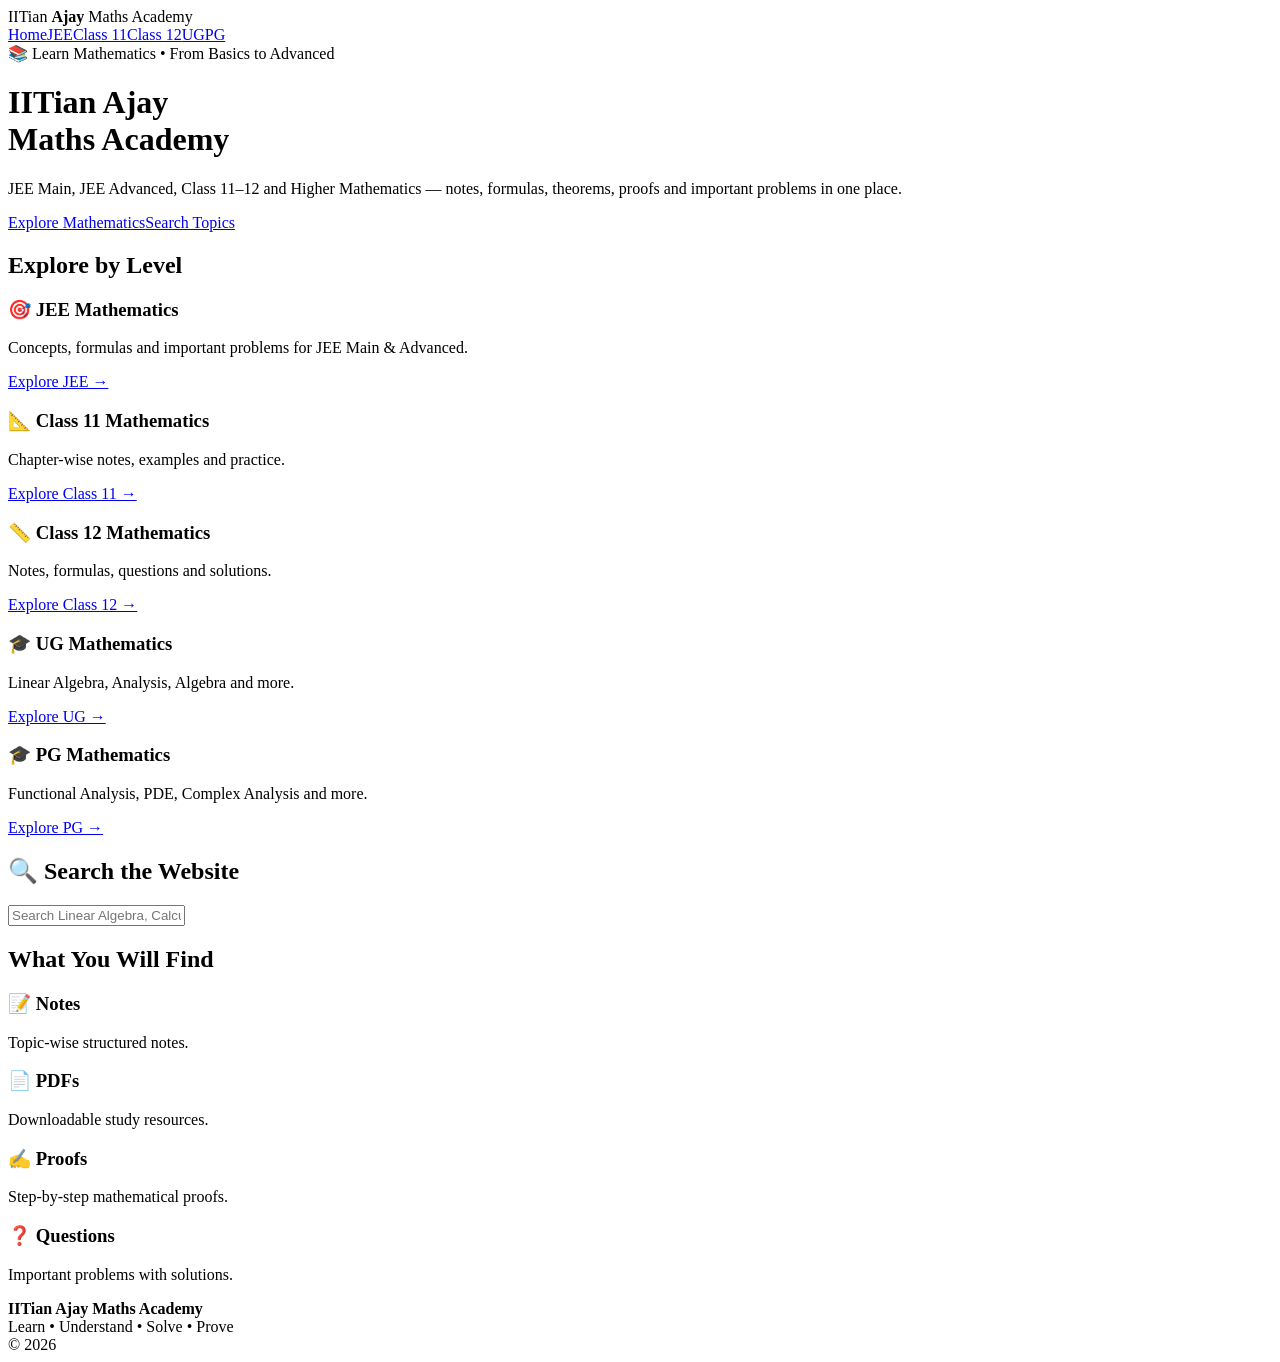
==== index.html @ 46ee80b2 "Add files via upload" ====
<!doctype html><html><head><meta charset="utf-8"><meta name="viewport" content="width=device-width,initial-scale=1"><title>IITian Ajay Maths Academy</title><link rel="stylesheet" href="assets/style.css"></head><body>
<nav><div class="logo">IITian <b>Ajay</b> Maths Academy</div><div>
<a href="index.html">Home</a><a href="jee.html">JEE</a><a href="class11.html">Class 11</a><a href="class12.html">Class 12</a><a href="ug.html">UG</a><a href="pg.html">PG</a></div></nav>
<header class="hero"><div>📚 Learn Mathematics • From Basics to Advanced</div><h1>IITian Ajay<br>Maths Academy</h1><p>JEE Main, JEE Advanced, Class 11–12 and Higher Mathematics — notes, formulas, theorems, proofs and important problems in one place.</p><a class="btn" href="#levels">Explore Mathematics</a><a class="btn alt" href="#search">Search Topics</a></header>
<section id="levels"><h2 class="title">Explore by Level</h2><div class="grid">
<div class="card"><h3>🎯 JEE Mathematics</h3><p>Concepts, formulas and important problems for JEE Main & Advanced.</p><a href="jee.html">Explore JEE →</a></div>
<div class="card"><h3>📐 Class 11 Mathematics</h3><p>Chapter-wise notes, examples and practice.</p><a href="class11.html">Explore Class 11 →</a></div>
<div class="card"><h3>📏 Class 12 Mathematics</h3><p>Notes, formulas, questions and solutions.</p><a href="class12.html">Explore Class 12 →</a></div>
<div class="card"><h3>🎓 UG Mathematics</h3><p>Linear Algebra, Analysis, Algebra and more.</p><a href="ug.html">Explore UG →</a></div>
<div class="card"><h3>🎓 PG Mathematics</h3><p>Functional Analysis, PDE, Complex Analysis and more.</p><a href="pg.html">Explore PG →</a></div>
</div></section>
<section id="search"><h2 class="title">🔍 Search the Website</h2><input class="searchbox" id="searchInput" placeholder="Search Linear Algebra, Calculus, PDE..."><div id="results" class="grid"></div></section>
<section><h2 class="title">What You Will Find</h2><div class="grid"><div class="card"><h3>📝 Notes</h3><p>Topic-wise structured notes.</p></div><div class="card"><h3>📄 PDFs</h3><p>Downloadable study resources.</p></div><div class="card"><h3>✍️ Proofs</h3><p>Step-by-step mathematical proofs.</p></div><div class="card"><h3>❓ Questions</h3><p>Important problems with solutions.</p></div></div></section>
<footer><b>IITian Ajay Maths Academy</b><br>Learn • Understand • Solve • Prove<br>© 2026</footer>
<script>
const pages=[['JEE Mathematics','jee.html'],['Class 11 Mathematics','class11.html'],['Class 12 Mathematics','class12.html'],['UG Mathematics','ug.html'],['PG Mathematics','pg.html'],['Linear Algebra','ug.html#linear-algebra'],['Functional Analysis','pg.html#functional-analysis'],['Complex Analysis','pg.html#complex-analysis'],['PDE','pg.html#pde'],['Calculus','jee.html#calculus']];
const input=document.getElementById('searchInput'),out=document.getElementById('results');
input.addEventListener('input',()=>{let q=input.value.toLowerCase().trim();out.innerHTML=q?pages.filter(x=>x[0].toLowerCase().includes(q)).map(x=>`<div class="card"><a href="${x[1]}">${x[0]} →</a></div>`).join(''):'';
if(q&&!out.innerHTML)out.innerHTML='<div class="card">No result yet. More content will be added soon.</div>';})
</script></body></html>
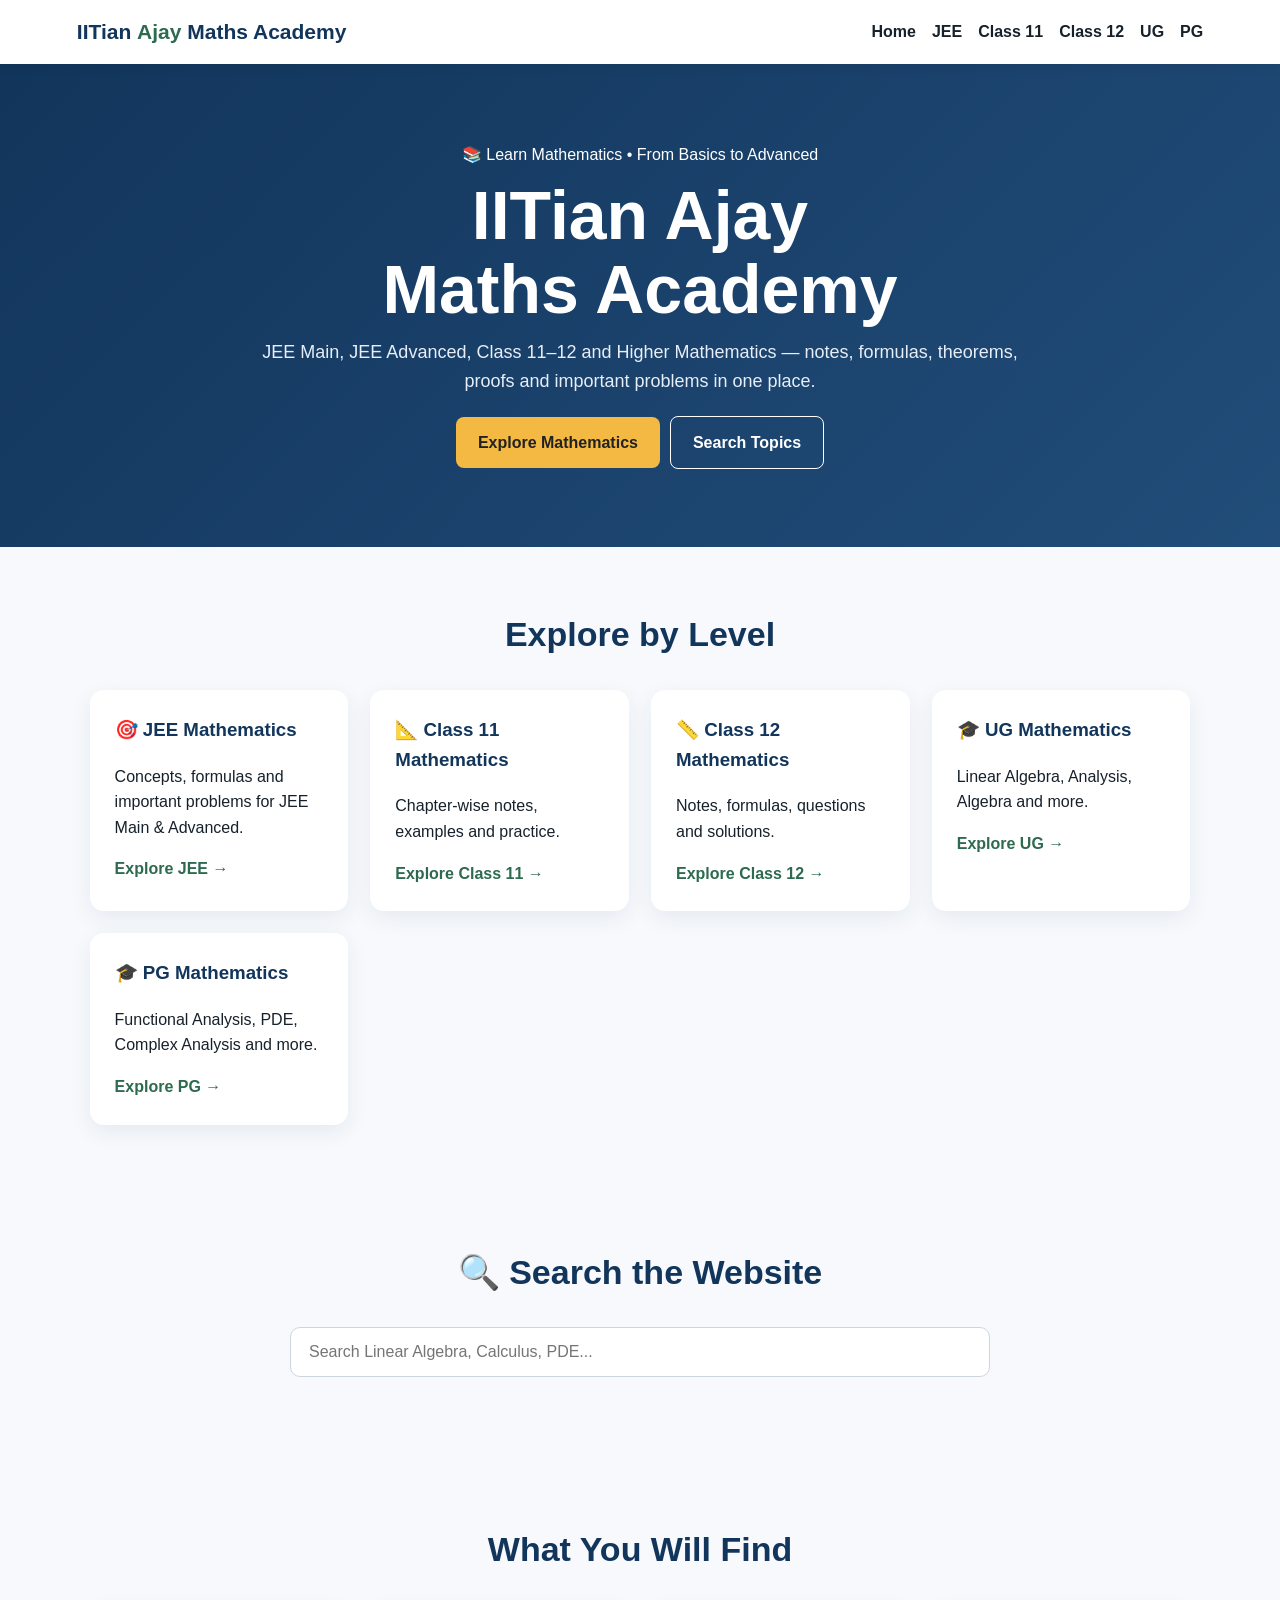
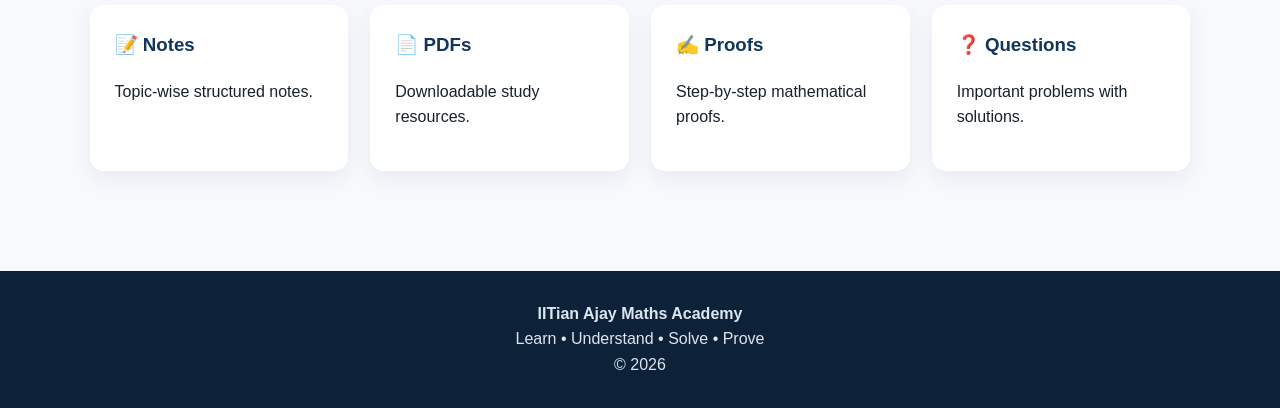
==== commit 9b7c37e1: "Update index.html" ====
--- a/index.html
+++ b/index.html
@@ -1,4 +1,4 @@
-<!doctype html><html><head><meta charset="utf-8"><meta name="viewport" content="width=device-width,initial-scale=1"><title>IITian Ajay Maths Academy</title><link rel="stylesheet" href="assets/style.css"></head><body>
+<!doctype html><html><head><meta charset="utf-8"><meta name="viewport" content="width=device-width,initial-scale=1"><title>IITian Ajay Maths Academy</title><link rel="stylesheet" href="style.css"></head><body>
 <nav><div class="logo">IITian <b>Ajay</b> Maths Academy</div><div>
 <a href="index.html">Home</a><a href="jee.html">JEE</a><a href="class11.html">Class 11</a><a href="class12.html">Class 12</a><a href="ug.html">UG</a><a href="pg.html">PG</a></div></nav>
 <header class="hero"><div>📚 Learn Mathematics • From Basics to Advanced</div><h1>IITian Ajay<br>Maths Academy</h1><p>JEE Main, JEE Advanced, Class 11–12 and Higher Mathematics — notes, formulas, theorems, proofs and important problems in one place.</p><a class="btn" href="#levels">Explore Mathematics</a><a class="btn alt" href="#search">Search Topics</a></header>
@@ -17,4 +17,4 @@
 const input=document.getElementById('searchInput'),out=document.getElementById('results');
 input.addEventListener('input',()=>{let q=input.value.toLowerCase().trim();out.innerHTML=q?pages.filter(x=>x[0].toLowerCase().includes(q)).map(x=>`<div class="card"><a href="${x[1]}">${x[0]} →</a></div>`).join(''):'';
 if(q&&!out.innerHTML)out.innerHTML='<div class="card">No result yet. More content will be added soon.</div>';})
-</script></body></html>+</script></body></html>
--- a/style.css
+++ b/style.css
@@ -0,0 +1,21 @@
+
+:root{--primary:#12355b;--secondary:#2d6a4f;--accent:#f4b942;--bg:#f7f9fc;--text:#17212b}
+*{box-sizing:border-box}html{scroll-behavior:smooth}
+body{margin:0;font-family:Arial,Helvetica,sans-serif;background:var(--bg);color:var(--text);line-height:1.6}
+nav{background:#fff;box-shadow:0 2px 12px #00000012;padding:15px 6%;display:flex;align-items:center;justify-content:space-between;gap:20px;position:sticky;top:0;z-index:20}
+.logo{font-weight:800;font-size:21px;color:var(--primary)}.logo b{color:var(--secondary)}
+nav a{color:var(--text);text-decoration:none;font-weight:600;margin-left:16px}
+.hero{background:linear-gradient(135deg,#12355b,#214d7a);color:#fff;padding:78px 7%;text-align:center}
+.hero h1{font-size:clamp(38px,7vw,68px);line-height:1.08;margin:12px 0}.hero p{max-width:760px;margin:0 auto;font-size:18px;color:#e7eef7}
+.btn{display:inline-block;background:var(--accent);color:#222;padding:13px 22px;border-radius:8px;text-decoration:none;font-weight:700;margin:20px 5px 0}
+.btn.alt{background:transparent;color:#fff;border:1px solid #fff}
+section{padding:60px 7%;max-width:1400px;margin:auto}.title{text-align:center;color:var(--primary);font-size:34px;margin-top:0}
+.grid{display:grid;grid-template-columns:repeat(auto-fit,minmax(230px,1fr));gap:22px}
+.card{background:#fff;border-radius:14px;padding:25px;box-shadow:0 7px 22px #12355b13}.card h3{color:var(--primary);margin-top:0}.card a{color:var(--secondary);font-weight:bold;text-decoration:none}
+.searchbox{width:min(700px,100%);display:block;margin:25px auto;padding:15px 18px;border:1px solid #ccd6e0;border-radius:10px;font-size:16px}
+.subject-list{display:grid;grid-template-columns:repeat(auto-fit,minmax(180px,1fr));gap:15px}.subject{background:#fff;padding:20px;border-radius:10px;text-decoration:none;color:var(--text);font-weight:700;box-shadow:0 4px 12px #0000000b}
+.subject:hover,.card:hover{transform:translateY(-3px);transition:.2s}
+.article{max-width:900px;margin:auto;background:#fff;padding:35px;border-radius:14px;box-shadow:0 7px 22px #12355b13}.breadcrumb{color:#65727d;font-size:14px}
+footer{background:#0d2238;color:#dce6ef;text-align:center;padding:30px;margin-top:40px}
+.notice{background:#fff4cc;border-left:4px solid var(--accent);padding:16px;border-radius:8px;max-width:900px;margin:25px auto}
+@media(max-width:700px){nav{padding:14px 5%;flex-wrap:wrap}nav a{margin-left:9px;font-size:14px}.hero{padding:65px 6%}section{padding:45px 6%}.article{padding:22px}}
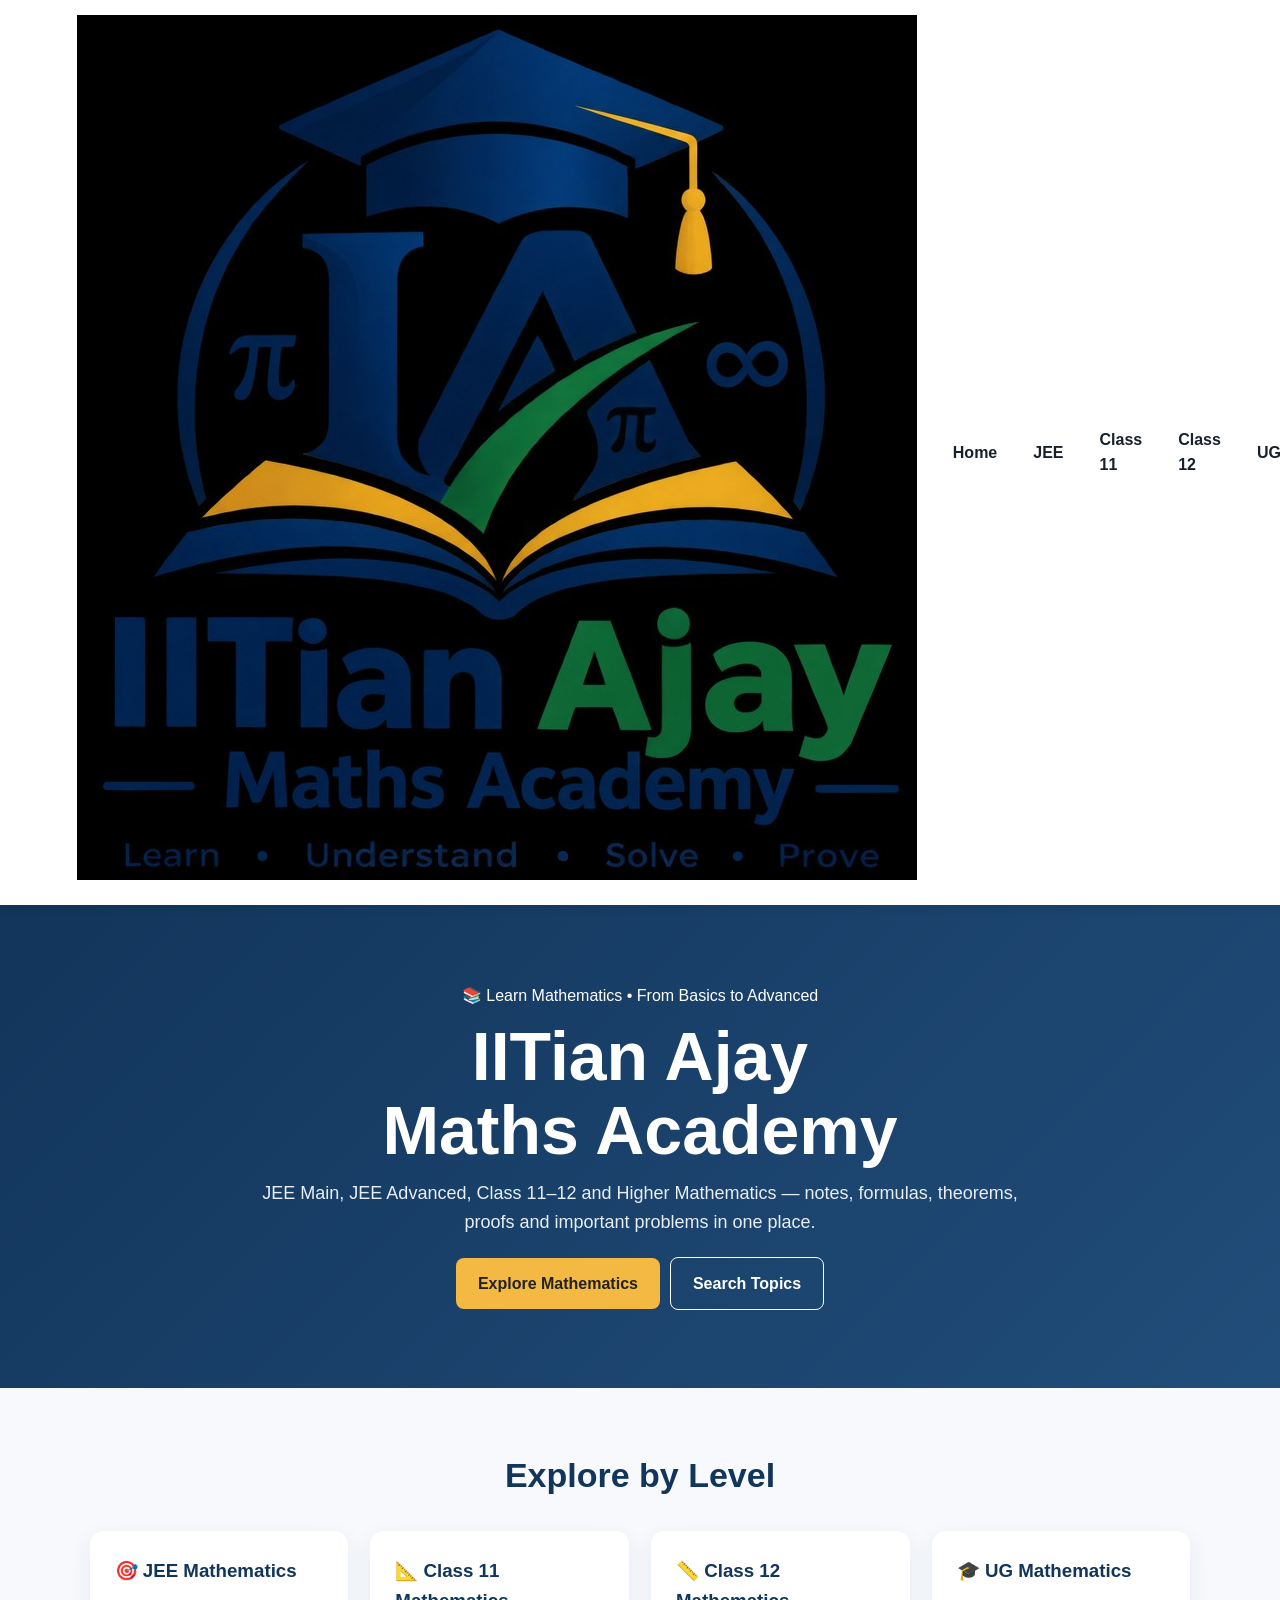
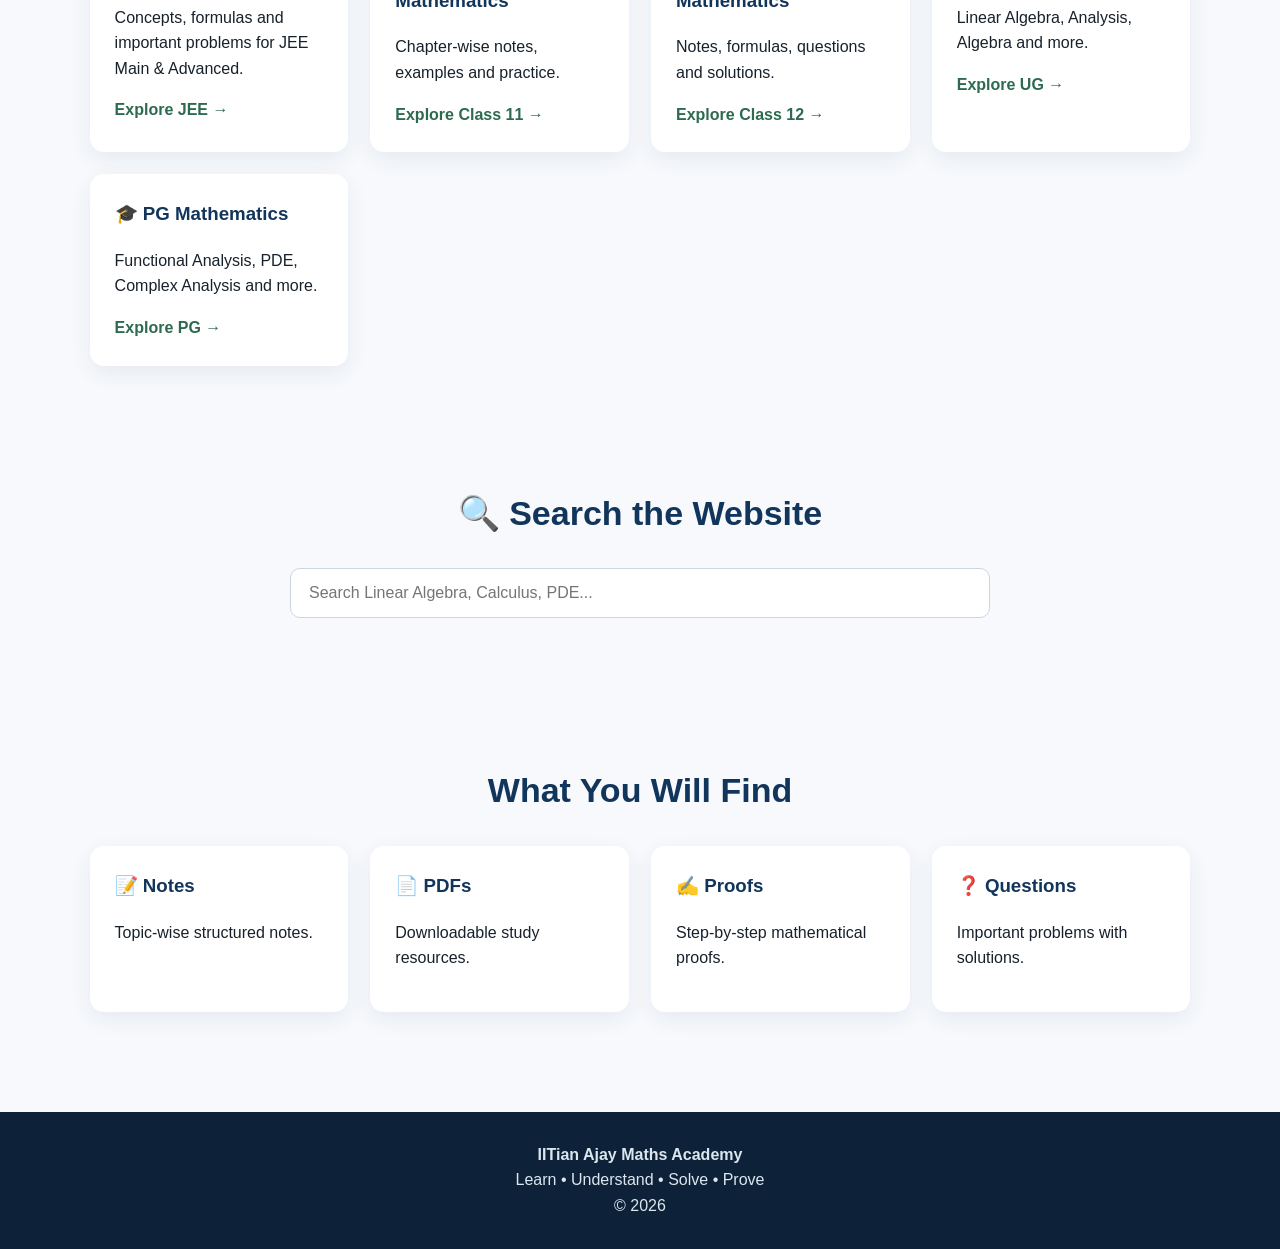
==== commit 9d15f340: "Update index.html" ====
--- a/index.html
+++ b/index.html
@@ -1,5 +1,7 @@
 <!doctype html><html><head><meta charset="utf-8"><meta name="viewport" content="width=device-width,initial-scale=1"><title>IITian Ajay Maths Academy</title><link rel="stylesheet" href="style.css"></head><body>
-<nav><div class="logo">IITian <b>Ajay</b> Maths Academy</div><div>
+<nav><div class="logo">
+  <img src="logo.png" alt="IITian Ajay Maths Academy">
+</div>
 <a href="index.html">Home</a><a href="jee.html">JEE</a><a href="class11.html">Class 11</a><a href="class12.html">Class 12</a><a href="ug.html">UG</a><a href="pg.html">PG</a></div></nav>
 <header class="hero"><div>📚 Learn Mathematics • From Basics to Advanced</div><h1>IITian Ajay<br>Maths Academy</h1><p>JEE Main, JEE Advanced, Class 11–12 and Higher Mathematics — notes, formulas, theorems, proofs and important problems in one place.</p><a class="btn" href="#levels">Explore Mathematics</a><a class="btn alt" href="#search">Search Topics</a></header>
 <section id="levels"><h2 class="title">Explore by Level</h2><div class="grid">
--- a/style.css
+++ b/style.css
@@ -19,3 +19,333 @@
 footer{background:#0d2238;color:#dce6ef;text-align:center;padding:30px;margin-top:40px}
 .notice{background:#fff4cc;border-left:4px solid var(--accent);padding:16px;border-radius:8px;max-width:900px;margin:25px auto}
 @media(max-width:700px){nav{padding:14px 5%;flex-wrap:wrap}nav a{margin-left:9px;font-size:14px}.hero{padding:65px 6%}section{padding:45px 6%}.article{padding:22px}}
+/* ================================
+   PROFESSIONAL TOPIC / ARTICLE PAGE
+   ================================ */
+
+/* Algebra Hero */
+
+.topic-hero{
+  background:linear-gradient(135deg,#12355b,#214d7a);
+  color:#fff;
+  padding:55px 7%;
+}
+
+.hero-content{
+  max-width:1200px;
+  margin:auto;
+}
+
+.topic-tag{
+  display:inline-block;
+  background:#2d6a4f;
+  padding:7px 15px;
+  border-radius:20px;
+  font-size:14px;
+  font-weight:bold;
+}
+
+.topic-hero h1{
+  font-size:clamp(45px,7vw,70px);
+  margin:15px 0;
+}
+
+.topic-hero p{
+  max-width:650px;
+  font-size:18px;
+  color:#e7eef7;
+}
+
+
+/* Breadcrumb */
+
+.topic-breadcrumb{
+  max-width:1400px;
+  margin:0 auto;
+  padding:20px 7%;
+  font-size:14px;
+  color:#65727d;
+}
+
+.topic-breadcrumb a{
+  text-decoration:none;
+  color:#214d7a;
+  font-weight:bold;
+}
+
+.topic-breadcrumb span{
+  margin:0 6px;
+}
+
+
+/* Main Layout */
+
+.study-layout{
+  max-width:1400px;
+  margin:auto;
+  padding:20px 7% 70px;
+  display:grid;
+  grid-template-columns:230px 1fr;
+  gap:25px;
+  align-items:start;
+}
+
+
+/* Sidebar */
+
+.topics-sidebar{
+  background:#fff;
+  border-radius:14px;
+  padding:15px;
+  box-shadow:0 5px 18px #12355b18;
+  position:sticky;
+  top:90px;
+}
+
+.topics-sidebar h3{
+  color:#12355b;
+  margin:5px 8px 15px;
+}
+
+.topics-sidebar a{
+  display:block;
+  padding:12px;
+  text-decoration:none;
+  color:#17212b;
+  border-radius:8px;
+  font-size:14px;
+  margin-bottom:4px;
+}
+
+.topics-sidebar a:hover{
+  background:#edf3f8;
+}
+
+.topics-sidebar .active-topic{
+  background:#12355b;
+  color:#fff;
+}
+
+
+/* Study Content */
+
+.study-content{
+  min-width:0;
+}
+
+
+/* Chapter Introduction */
+
+.chapter-intro{
+  background:linear-gradient(135deg,#ffffff,#eaf3fa);
+  padding:25px;
+  border-radius:14px;
+  display:flex;
+  gap:18px;
+  align-items:center;
+  box-shadow:0 5px 18px #12355b12;
+  margin-bottom:15px;
+}
+
+.chapter-icon{
+  font-size:38px;
+}
+
+.chapter-intro h2{
+  margin:0 0 5px;
+  color:#12355b;
+}
+
+.chapter-intro p{
+  margin:0;
+  color:#4d5b68;
+}
+
+
+/* Resource Navigation */
+
+.resource-tabs{
+  display:grid;
+  grid-template-columns:repeat(5,1fr);
+  gap:10px;
+  margin-bottom:25px;
+}
+
+.resource-tabs a{
+  background:#fff;
+  padding:13px 8px;
+  text-align:center;
+  border-radius:10px;
+  text-decoration:none;
+  color:#12355b;
+  font-weight:bold;
+  font-size:13px;
+  box-shadow:0 4px 12px #12355b10;
+}
+
+.resource-tabs a:hover{
+  background:#12355b;
+  color:#fff;
+}
+
+
+/* Main Content Boxes */
+
+.content-box{
+  background:#fff;
+  padding:25px;
+  border-radius:14px;
+  margin-bottom:20px;
+  box-shadow:0 5px 18px #12355b12;
+}
+
+.section-heading{
+  display:flex;
+  justify-content:space-between;
+  align-items:center;
+  gap:15px;
+  margin-bottom:20px;
+}
+
+.section-heading h2{
+  color:#12355b;
+  margin:0;
+}
+
+.section-heading p{
+  margin:5px 0 0;
+  color:#65727d;
+  font-size:14px;
+}
+
+
+/* Buttons */
+
+.content-box button{
+  border:1px solid #ccd6e0;
+  background:#f7f9fc;
+  color:#12355b;
+  padding:9px 14px;
+  border-radius:8px;
+  font-weight:bold;
+  cursor:pointer;
+}
+
+.content-box button:hover{
+  background:#12355b;
+  color:#fff;
+}
+
+
+/* Notes */
+
+.resource-list{
+  display:flex;
+  flex-direction:column;
+  gap:10px;
+}
+
+.resource-item{
+  display:flex;
+  justify-content:space-between;
+  align-items:center;
+  background:#f7f9fc;
+  padding:15px;
+  border-radius:10px;
+  gap:15px;
+}
+
+
+/* Accordion */
+
+.accordion-item{
+  background:#edf3f8;
+  padding:14px 16px;
+  border-radius:9px;
+  margin-top:8px;
+  display:flex;
+  justify-content:space-between;
+  align-items:center;
+  font-weight:600;
+  color:#29445d;
+}
+
+
+/* Question Levels */
+
+.question-levels{
+  display:grid;
+  grid-template-columns:repeat(4,1fr);
+  gap:15px;
+}
+
+.level-card{
+  padding:18px;
+  background:#f7f9fc;
+  border-radius:12px;
+  box-shadow:0 3px 10px #12355b0d;
+}
+
+.level-card h3{
+  color:#12355b;
+  margin-top:0;
+}
+
+.level-card p{
+  color:#65727d;
+  font-size:14px;
+  margin-bottom:0;
+}
+
+
+/* Mobile Responsive */
+
+@media(max-width:900px){
+
+  .study-layout{
+    grid-template-columns:1fr;
+  }
+
+  .topics-sidebar{
+    position:static;
+  }
+
+  .resource-tabs{
+    grid-template-columns:repeat(2,1fr);
+  }
+
+  .question-levels{
+    grid-template-columns:repeat(2,1fr);
+  }
+
+}
+
+@media(max-width:550px){
+
+  .topic-hero{
+    padding:45px 6%;
+  }
+
+  .study-layout{
+    padding:15px 6% 50px;
+  }
+
+  .resource-tabs{
+    grid-template-columns:1fr;
+  }
+
+  .question-levels{
+    grid-template-columns:1fr;
+  }
+
+  .section-heading{
+    flex-direction:column;
+    align-items:flex-start;
+  }
+
+  .resource-item{
+    flex-direction:column;
+    align-items:flex-start;
+  }
+
+}
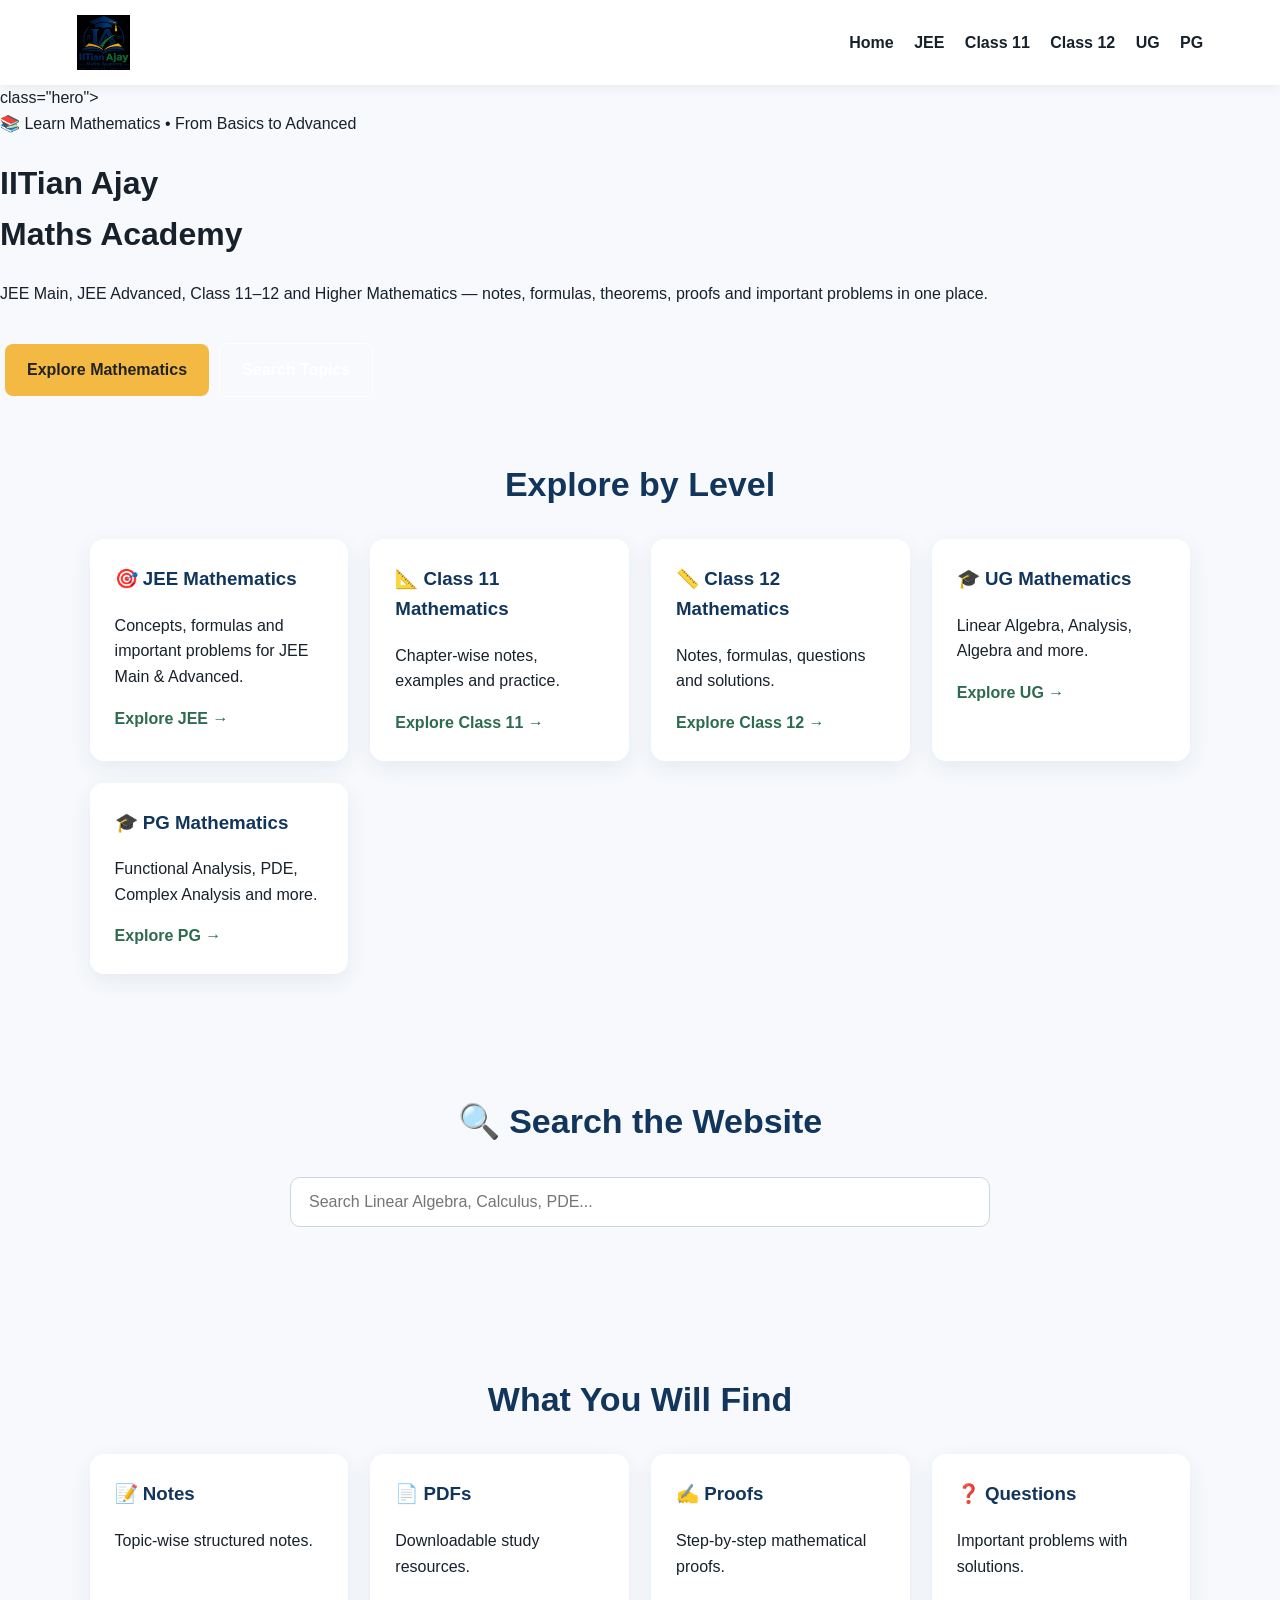
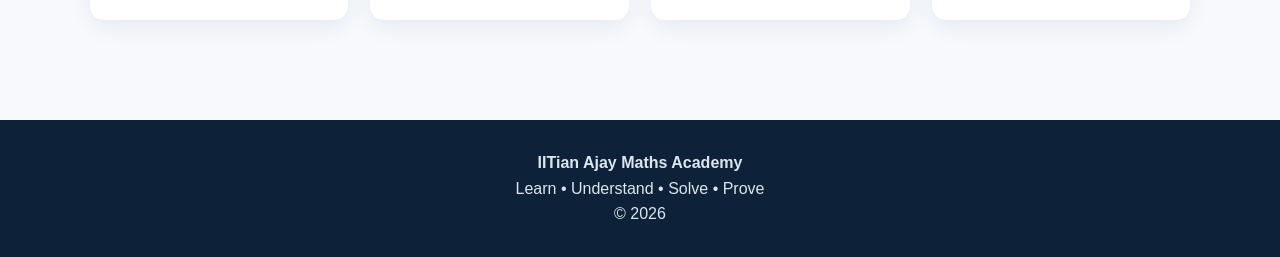
==== commit 61648107: "Update index.html" ====
--- a/index.html
+++ b/index.html
@@ -1,9 +1,18 @@
-<!doctype html><html><head><meta charset="utf-8"><meta name="viewport" content="width=device-width,initial-scale=1"><title>IITian Ajay Maths Academy</title><link rel="stylesheet" href="style.css"></head><body>
-<nav><div class="logo">
-  <img src="logo.png" alt="IITian Ajay Maths Academy">
-</div>
-<a href="index.html">Home</a><a href="jee.html">JEE</a><a href="class11.html">Class 11</a><a href="class12.html">Class 12</a><a href="ug.html">UG</a><a href="pg.html">PG</a></div></nav>
-<header class="hero"><div>📚 Learn Mathematics • From Basics to Advanced</div><h1>IITian Ajay<br>Maths Academy</h1><p>JEE Main, JEE Advanced, Class 11–12 and Higher Mathematics — notes, formulas, theorems, proofs and important problems in one place.</p><a class="btn" href="#levels">Explore Mathematics</a><a class="btn alt" href="#search">Search Topics</a></header>
+<!doctype html><html><head><meta charset="utf-8"><meta name="viewport" content="width=device-width,initial-scale=1"> <link rel="icon" type="image/png" href="favicon.png"><title>IITian Ajay Maths Academy</title><link rel="stylesheet" href="style.css"></head><body>
+<nav>
+  <div class="logo">
+    <img src="logo.png" alt="IITian Ajay Maths Academy">
+  </div>
+
+  <div>
+    <a href="index.html">Home</a>
+    <a href="jee.html">JEE</a>
+    <a href="class11.html">Class 11</a>
+    <a href="class12.html">Class 12</a>
+    <a href="ug.html">UG</a>
+    <a href="pg.html">PG</a>
+  </div>
+</nav>class="hero"><div>📚 Learn Mathematics • From Basics to Advanced</div><h1>IITian Ajay<br>Maths Academy</h1><p>JEE Main, JEE Advanced, Class 11–12 and Higher Mathematics — notes, formulas, theorems, proofs and important problems in one place.</p><a class="btn" href="#levels">Explore Mathematics</a><a class="btn alt" href="#search">Search Topics</a></header>
 <section id="levels"><h2 class="title">Explore by Level</h2><div class="grid">
 <div class="card"><h3>🎯 JEE Mathematics</h3><p>Concepts, formulas and important problems for JEE Main & Advanced.</p><a href="jee.html">Explore JEE →</a></div>
 <div class="card"><h3>📐 Class 11 Mathematics</h3><p>Chapter-wise notes, examples and practice.</p><a href="class11.html">Explore Class 11 →</a></div>
--- a/style.css
+++ b/style.css
@@ -3,7 +3,11 @@
 *{box-sizing:border-box}html{scroll-behavior:smooth}
 body{margin:0;font-family:Arial,Helvetica,sans-serif;background:var(--bg);color:var(--text);line-height:1.6}
 nav{background:#fff;box-shadow:0 2px 12px #00000012;padding:15px 6%;display:flex;align-items:center;justify-content:space-between;gap:20px;position:sticky;top:0;z-index:20}
-.logo{font-weight:800;font-size:21px;color:var(--primary)}.logo b{color:var(--secondary)}
+.logo img{
+  height:55px;
+  width:auto;
+  display:block;
+}
 nav a{color:var(--text);text-decoration:none;font-weight:600;margin-left:16px}
 .hero{background:linear-gradient(135deg,#12355b,#214d7a);color:#fff;padding:78px 7%;text-align:center}
 .hero h1{font-size:clamp(38px,7vw,68px);line-height:1.08;margin:12px 0}.hero p{max-width:760px;margin:0 auto;font-size:18px;color:#e7eef7}
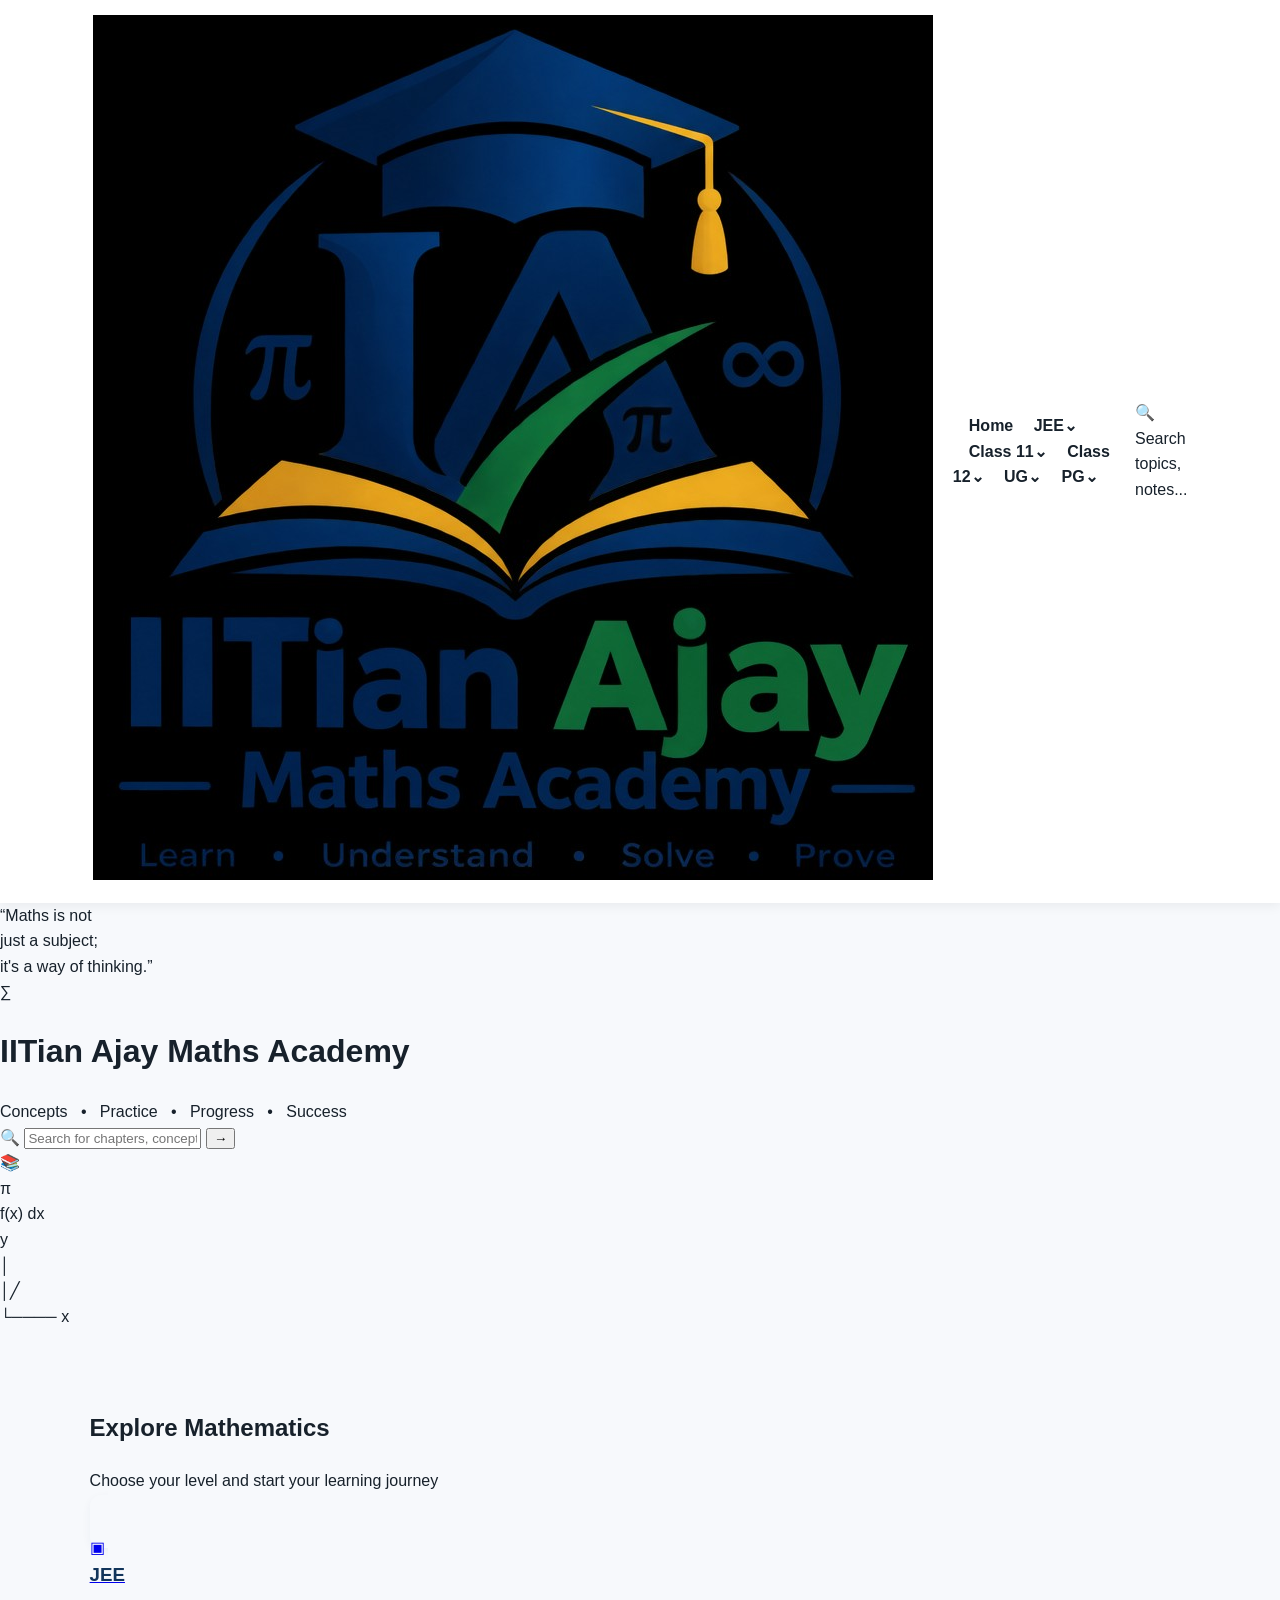
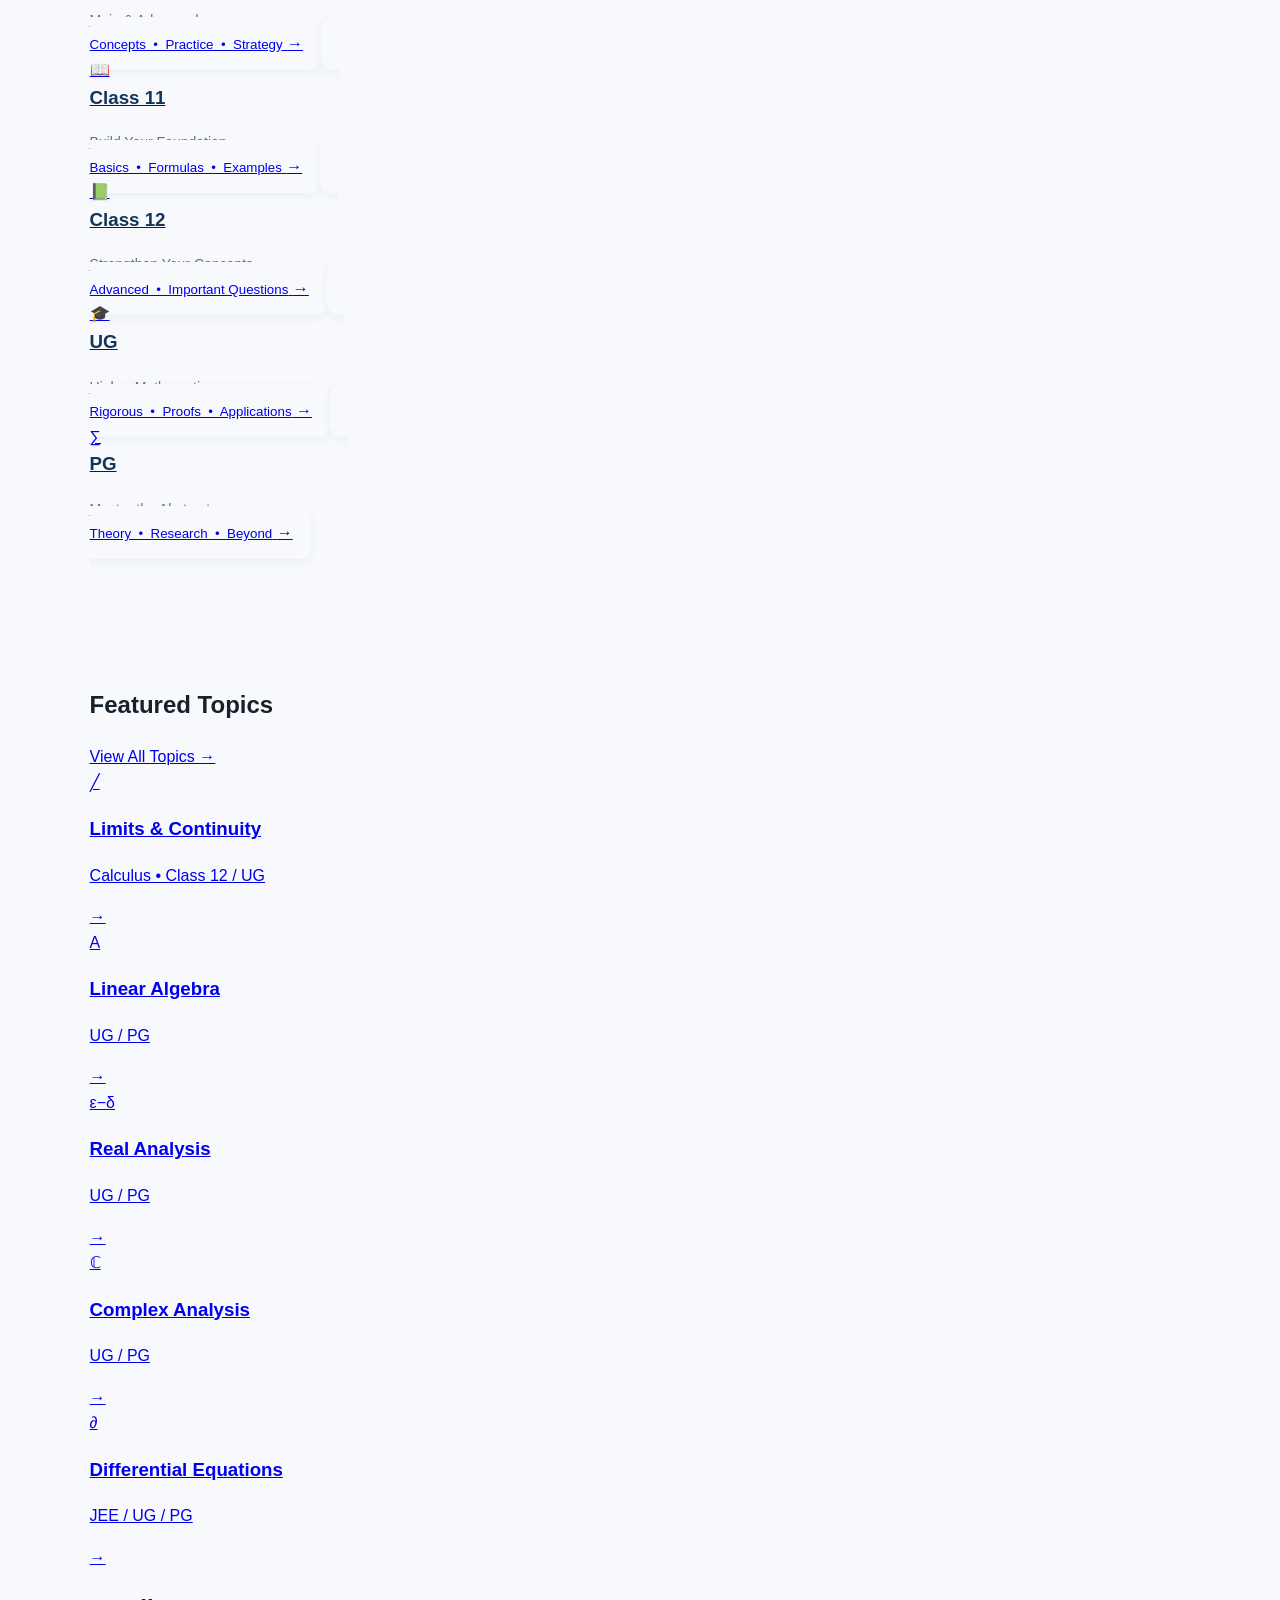
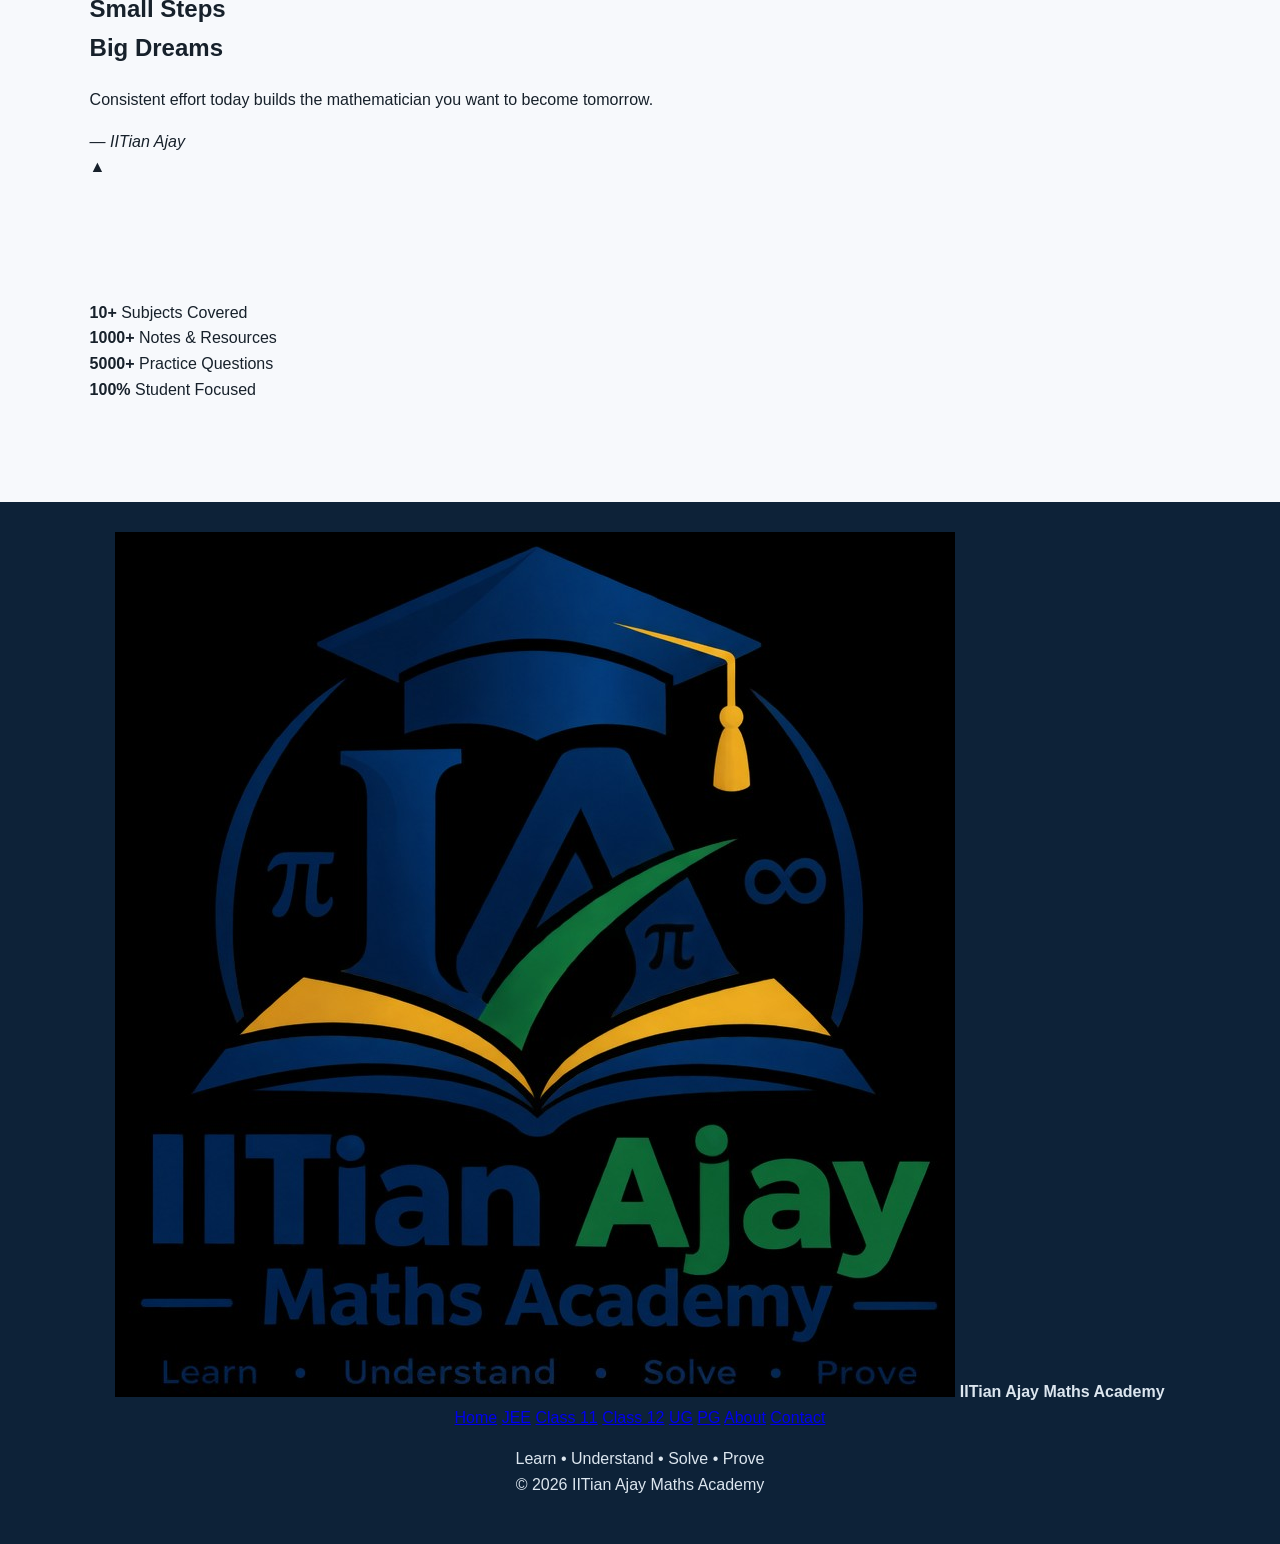
==== commit 77143868: "Update index.html" ====
--- a/index.html
+++ b/index.html
@@ -1,31 +1,285 @@
-<!doctype html><html><head><meta charset="utf-8"><meta name="viewport" content="width=device-width,initial-scale=1"> <link rel="icon" type="image/png" href="favicon.png"><title>IITian Ajay Maths Academy</title><link rel="stylesheet" href="style.css"></head><body>
-<nav>
-  <div class="logo">
-    <img src="logo.png" alt="IITian Ajay Maths Academy">
-  </div>
-
-  <div>
-    <a href="index.html">Home</a>
-    <a href="jee.html">JEE</a>
-    <a href="class11.html">Class 11</a>
-    <a href="class12.html">Class 12</a>
-    <a href="ug.html">UG</a>
-    <a href="pg.html">PG</a>
-  </div>
-</nav>class="hero"><div>📚 Learn Mathematics • From Basics to Advanced</div><h1>IITian Ajay<br>Maths Academy</h1><p>JEE Main, JEE Advanced, Class 11–12 and Higher Mathematics — notes, formulas, theorems, proofs and important problems in one place.</p><a class="btn" href="#levels">Explore Mathematics</a><a class="btn alt" href="#search">Search Topics</a></header>
-<section id="levels"><h2 class="title">Explore by Level</h2><div class="grid">
-<div class="card"><h3>🎯 JEE Mathematics</h3><p>Concepts, formulas and important problems for JEE Main & Advanced.</p><a href="jee.html">Explore JEE →</a></div>
-<div class="card"><h3>📐 Class 11 Mathematics</h3><p>Chapter-wise notes, examples and practice.</p><a href="class11.html">Explore Class 11 →</a></div>
-<div class="card"><h3>📏 Class 12 Mathematics</h3><p>Notes, formulas, questions and solutions.</p><a href="class12.html">Explore Class 12 →</a></div>
-<div class="card"><h3>🎓 UG Mathematics</h3><p>Linear Algebra, Analysis, Algebra and more.</p><a href="ug.html">Explore UG →</a></div>
-<div class="card"><h3>🎓 PG Mathematics</h3><p>Functional Analysis, PDE, Complex Analysis and more.</p><a href="pg.html">Explore PG →</a></div>
-</div></section>
-<section id="search"><h2 class="title">🔍 Search the Website</h2><input class="searchbox" id="searchInput" placeholder="Search Linear Algebra, Calculus, PDE..."><div id="results" class="grid"></div></section>
-<section><h2 class="title">What You Will Find</h2><div class="grid"><div class="card"><h3>📝 Notes</h3><p>Topic-wise structured notes.</p></div><div class="card"><h3>📄 PDFs</h3><p>Downloadable study resources.</p></div><div class="card"><h3>✍️ Proofs</h3><p>Step-by-step mathematical proofs.</p></div><div class="card"><h3>❓ Questions</h3><p>Important problems with solutions.</p></div></div></section>
-<footer><b>IITian Ajay Maths Academy</b><br>Learn • Understand • Solve • Prove<br>© 2026</footer>
-<script>
-const pages=[['JEE Mathematics','jee.html'],['Class 11 Mathematics','class11.html'],['Class 12 Mathematics','class12.html'],['UG Mathematics','ug.html'],['PG Mathematics','pg.html'],['Linear Algebra','ug.html#linear-algebra'],['Functional Analysis','pg.html#functional-analysis'],['Complex Analysis','pg.html#complex-analysis'],['PDE','pg.html#pde'],['Calculus','jee.html#calculus']];
-const input=document.getElementById('searchInput'),out=document.getElementById('results');
-input.addEventListener('input',()=>{let q=input.value.toLowerCase().trim();out.innerHTML=q?pages.filter(x=>x[0].toLowerCase().includes(q)).map(x=>`<div class="card"><a href="${x[1]}">${x[0]} →</a></div>`).join(''):'';
-if(q&&!out.innerHTML)out.innerHTML='<div class="card">No result yet. More content will be added soon.</div>';})
-</script></body></html>
+<!doctype html>
+<html lang="en">
+
+<head>
+  <meta charset="utf-8">
+  <meta name="viewport" content="width=device-width, initial-scale=1">
+
+  <link rel="icon" type="image/png" href="favicon.png">
+
+  <title>IITian Ajay Maths Academy</title>
+
+  <link rel="stylesheet" href="style.css">
+</head>
+
+<body>
+
+  <!-- NAVBAR -->
+  <nav class="main-nav">
+
+    <a href="index.html" class="brand">
+      <img src="logo.png" alt="IITian Ajay Maths Academy">
+    </a>
+
+    <div class="nav-links">
+      <a class="active" href="index.html">Home</a>
+      <a href="jee.html">JEE⌄</a>
+      <a href="class11.html">Class 11⌄</a>
+      <a href="class12.html">Class 12⌄</a>
+      <a href="ug.html">UG⌄</a>
+      <a href="pg.html">PG⌄</a>
+    </div>
+
+    <div class="nav-search">
+      🔍 <span>Search topics, notes...</span>
+    </div>
+
+  </nav>
+
+
+  <!-- HERO -->
+  <header class="home-hero">
+
+    <div class="hero-side-text">
+      “Maths is not<br>
+      just a subject;<br>
+      it's a way of thinking.”
+    </div>
+
+    <div class="hero-center">
+
+      <div class="hero-symbol">∑</div>
+
+      <h1>
+        IITian Ajay
+        <span>Maths Academy</span>
+      </h1>
+
+      <div class="hero-points">
+        Concepts &nbsp; • &nbsp; Practice &nbsp; • &nbsp; Progress &nbsp; • &nbsp; Success
+      </div>
+
+      <div class="hero-search">
+        🔍
+        <input
+          id="searchInput"
+          type="text"
+          placeholder="Search for chapters, concepts, notes..."
+        >
+        <button>→</button>
+      </div>
+
+    </div>
+
+    <div class="math-art">
+      <div class="math-books">📚</div>
+      <div class="math-symbol">π</div>
+      <div class="math-equation">f(x) dx</div>
+      <div class="graph">y<br>│<br>│╱<br>└──── x</div>
+    </div>
+
+  </header>
+
+
+  <!-- EXPLORE -->
+  <section class="explore-section">
+
+    <div class="section-title">
+      <span></span>
+      <h2>Explore Mathematics</h2>
+      <span></span>
+    </div>
+
+    <p class="section-subtitle">
+      Choose your level and start your learning journey
+    </p>
+
+
+    <div class="level-grid">
+
+      <a href="jee.html" class="level-card jee-card">
+        <div class="level-icon">▣</div>
+        <h3>JEE</h3>
+        <p>Main & Advanced</p>
+        <small>Concepts &nbsp;•&nbsp; Practice &nbsp;•&nbsp; Strategy</small>
+        <b>→</b>
+      </a>
+
+
+      <a href="class11.html" class="level-card class11-card">
+        <div class="level-icon">📖</div>
+        <h3>Class 11</h3>
+        <p>Build Your Foundation</p>
+        <small>Basics &nbsp;•&nbsp; Formulas &nbsp;•&nbsp; Examples</small>
+        <b>→</b>
+      </a>
+
+
+      <a href="class12.html" class="level-card class12-card">
+        <div class="level-icon">📗</div>
+        <h3>Class 12</h3>
+        <p>Strengthen Your Concepts</p>
+        <small>Advanced &nbsp;•&nbsp; Important Questions</small>
+        <b>→</b>
+      </a>
+
+
+      <a href="ug.html" class="level-card ug-card">
+        <div class="level-icon">🎓</div>
+        <h3>UG</h3>
+        <p>Higher Mathematics</p>
+        <small>Rigorous &nbsp;•&nbsp; Proofs &nbsp;•&nbsp; Applications</small>
+        <b>→</b>
+      </a>
+
+
+      <a href="pg.html" class="level-card pg-card">
+        <div class="level-icon">∑</div>
+        <h3>PG</h3>
+        <p>Master the Abstract</p>
+        <small>Theory &nbsp;•&nbsp; Research &nbsp;•&nbsp; Beyond</small>
+        <b>→</b>
+      </a>
+
+    </div>
+
+  </section>
+
+
+  <!-- FEATURED TOPICS -->
+  <section class="featured-section">
+
+    <div class="featured-heading">
+
+      <h2>Featured Topics</h2>
+
+      <a href="jee.html">
+        View All Topics →
+      </a>
+
+    </div>
+
+
+    <div class="featured-layout">
+
+      <div class="topic-grid">
+
+        <a href="jee.html" class="topic-card">
+          <div class="topic-icon">╱</div>
+          <h3>Limits & Continuity</h3>
+          <p>Calculus • Class 12 / UG</p>
+          <span>→</span>
+        </a>
+
+
+        <a href="ug.html" class="topic-card">
+          <div class="topic-icon">A</div>
+          <h3>Linear Algebra</h3>
+          <p>UG / PG</p>
+          <span>→</span>
+        </a>
+
+
+        <a href="ug.html" class="topic-card">
+          <div class="topic-icon">ε−δ</div>
+          <h3>Real Analysis</h3>
+          <p>UG / PG</p>
+          <span>→</span>
+        </a>
+
+
+        <a href="pg.html" class="topic-card">
+          <div class="topic-icon">ℂ</div>
+          <h3>Complex Analysis</h3>
+          <p>UG / PG</p>
+          <span>→</span>
+        </a>
+
+
+        <a href="pg.html" class="topic-card">
+          <div class="topic-icon">∂</div>
+          <h3>Differential Equations</h3>
+          <p>JEE / UG / PG</p>
+          <span>→</span>
+        </a>
+
+      </div>
+
+
+      <!-- MOTIVATION -->
+      <div class="dream-card">
+
+        <h2>Small Steps<br>Big Dreams</h2>
+
+        <p>
+          Consistent effort today builds the mathematician
+          you want to become tomorrow.
+        </p>
+
+        <i>— IITian Ajay</i>
+
+        <div class="mountain">▲</div>
+
+      </div>
+
+    </div>
+
+  </section>
+
+
+  <!-- STATS -->
+  <section class="stats-section">
+
+    <div class="stat">
+      <strong>10+</strong>
+      <span>Subjects Covered</span>
+    </div>
+
+    <div class="stat">
+      <strong>1000+</strong>
+      <span>Notes & Resources</span>
+    </div>
+
+    <div class="stat">
+      <strong>5000+</strong>
+      <span>Practice Questions</span>
+    </div>
+
+    <div class="stat">
+      <strong>100%</strong>
+      <span>Student Focused</span>
+    </div>
+
+  </section>
+
+
+  <!-- FOOTER -->
+  <footer>
+
+    <div class="footer-brand">
+      <img src="logo.png" alt="">
+      <b>IITian Ajay Maths Academy</b>
+    </div>
+
+    <div class="footer-links">
+      <a href="index.html">Home</a>
+      <a href="jee.html">JEE</a>
+      <a href="class11.html">Class 11</a>
+      <a href="class12.html">Class 12</a>
+      <a href="ug.html">UG</a>
+      <a href="pg.html">PG</a>
+      <a href="#">About</a>
+      <a href="#">Contact</a>
+    </div>
+
+    <p>
+      Learn • Understand • Solve • Prove
+      <br>
+      © 2026 IITian Ajay Maths Academy
+    </p>
+
+  </footer>
+
+
+</body>
+</html>
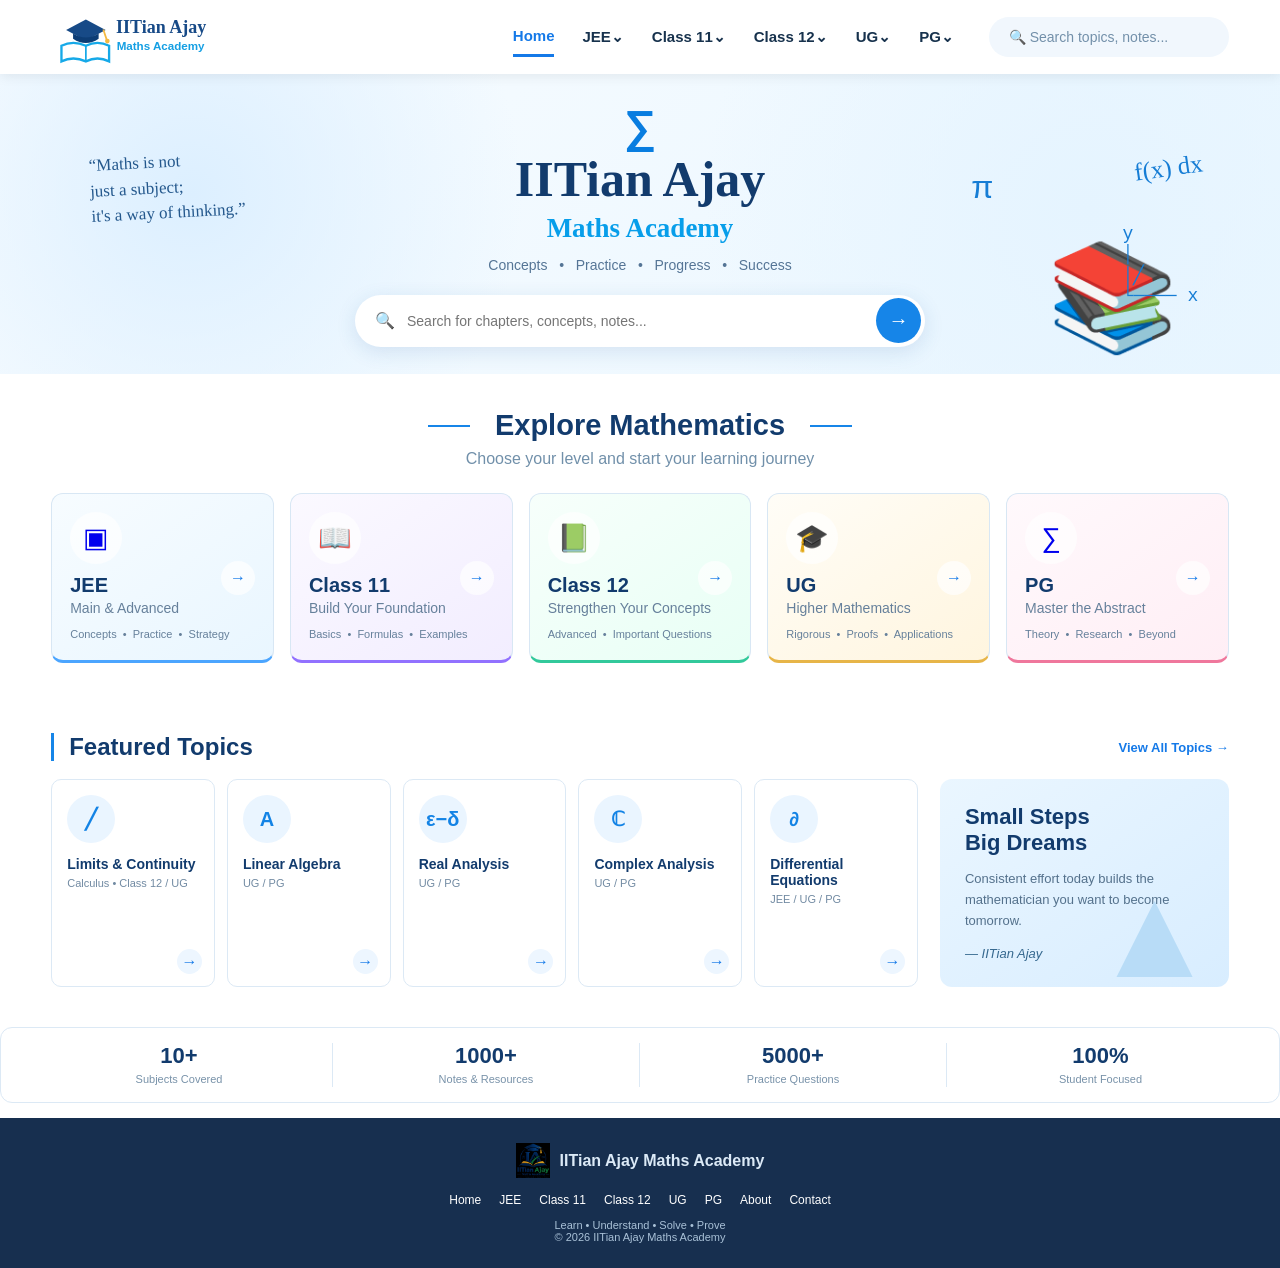
==== commit 3cb8697f: "Update index.html" ====
--- a/index.html
+++ b/index.html
@@ -18,7 +18,7 @@
   <nav class="main-nav">
 
     <a href="index.html" class="brand">
-      <img src="logo.png" alt="IITian Ajay Maths Academy">
+     <img src="logo-light.svg" alt="IITian Ajay Maths Academy">
     </a>
 
     <div class="nav-links">
--- a/style.css
+++ b/style.css
@@ -1,355 +1,666 @@
-
-:root{--primary:#12355b;--secondary:#2d6a4f;--accent:#f4b942;--bg:#f7f9fc;--text:#17212b}
-*{box-sizing:border-box}html{scroll-behavior:smooth}
-body{margin:0;font-family:Arial,Helvetica,sans-serif;background:var(--bg);color:var(--text);line-height:1.6}
-nav{background:#fff;box-shadow:0 2px 12px #00000012;padding:15px 6%;display:flex;align-items:center;justify-content:space-between;gap:20px;position:sticky;top:0;z-index:20}
-.logo img{
-  height:55px;
+:root{
+  --blue:#123b6d;
+  --light-blue:#eaf5ff;
+  --text:#17324d;
+  --muted:#66809b;
+  --white:#ffffff;
+}
+
+*{
+  box-sizing:border-box;
+}
+
+html{
+  scroll-behavior:smooth;
+}
+
+body{
+  margin:0;
+  font-family:Arial,Helvetica,sans-serif;
+  background:#fff;
+  color:var(--text);
+}
+
+
+/* ================= NAVBAR ================= */
+
+.main-nav{
+  height:74px;
+  padding:8px 4%;
+  background:#fff;
+  display:flex;
+  align-items:center;
+  gap:35px;
+  box-shadow:0 2px 12px rgba(0,0,0,.08);
+  position:sticky;
+  top:0;
+  z-index:100;
+}
+
+.brand{
+  display:flex;
+  align-items:center;
+  margin-right:auto;
+}
+
+.brand img{
+  height:58px;
   width:auto;
   display:block;
 }
-nav a{color:var(--text);text-decoration:none;font-weight:600;margin-left:16px}
-.hero{background:linear-gradient(135deg,#12355b,#214d7a);color:#fff;padding:78px 7%;text-align:center}
-.hero h1{font-size:clamp(38px,7vw,68px);line-height:1.08;margin:12px 0}.hero p{max-width:760px;margin:0 auto;font-size:18px;color:#e7eef7}
-.btn{display:inline-block;background:var(--accent);color:#222;padding:13px 22px;border-radius:8px;text-decoration:none;font-weight:700;margin:20px 5px 0}
-.btn.alt{background:transparent;color:#fff;border:1px solid #fff}
-section{padding:60px 7%;max-width:1400px;margin:auto}.title{text-align:center;color:var(--primary);font-size:34px;margin-top:0}
-.grid{display:grid;grid-template-columns:repeat(auto-fit,minmax(230px,1fr));gap:22px}
-.card{background:#fff;border-radius:14px;padding:25px;box-shadow:0 7px 22px #12355b13}.card h3{color:var(--primary);margin-top:0}.card a{color:var(--secondary);font-weight:bold;text-decoration:none}
-.searchbox{width:min(700px,100%);display:block;margin:25px auto;padding:15px 18px;border:1px solid #ccd6e0;border-radius:10px;font-size:16px}
-.subject-list{display:grid;grid-template-columns:repeat(auto-fit,minmax(180px,1fr));gap:15px}.subject{background:#fff;padding:20px;border-radius:10px;text-decoration:none;color:var(--text);font-weight:700;box-shadow:0 4px 12px #0000000b}
-.subject:hover,.card:hover{transform:translateY(-3px);transition:.2s}
-.article{max-width:900px;margin:auto;background:#fff;padding:35px;border-radius:14px;box-shadow:0 7px 22px #12355b13}.breadcrumb{color:#65727d;font-size:14px}
-footer{background:#0d2238;color:#dce6ef;text-align:center;padding:30px;margin-top:40px}
-.notice{background:#fff4cc;border-left:4px solid var(--accent);padding:16px;border-radius:8px;max-width:900px;margin:25px auto}
-@media(max-width:700px){nav{padding:14px 5%;flex-wrap:wrap}nav a{margin-left:9px;font-size:14px}.hero{padding:65px 6%}section{padding:45px 6%}.article{padding:22px}}
-/* ================================
-   PROFESSIONAL TOPIC / ARTICLE PAGE
-   ================================ */
-
-/* Algebra Hero */
-
-.topic-hero{
-  background:linear-gradient(135deg,#12355b,#214d7a);
+
+.nav-links{
+  display:flex;
+  align-items:center;
+  gap:28px;
+}
+
+.nav-links a{
+  color:#17324d;
+  text-decoration:none;
+  font-weight:700;
+  font-size:15px;
+  padding:10px 0;
+}
+
+.nav-links a:hover,
+.nav-links .active{
+  color:#1479e8;
+}
+
+.nav-links .active{
+  border-bottom:3px solid #1479e8;
+}
+
+.nav-search{
+  background:#f1f7fd;
+  border-radius:25px;
+  padding:12px 20px;
+  color:#7390aa;
+  min-width:240px;
+  font-size:14px;
+}
+
+
+/* ================= HERO ================= */
+
+.home-hero{
+  min-height:300px;
+  padding:20px 7%;
+  position:relative;
+  overflow:hidden;
+  background:
+    radial-gradient(circle at 15% 40%,#dcefff 0,transparent 30%),
+    radial-gradient(circle at 85% 45%,#e5f4ff 0,transparent 35%),
+    linear-gradient(135deg,#f8fcff,#e9f6ff);
+  display:flex;
+  align-items:center;
+  justify-content:center;
+}
+
+.hero-center{
+  text-align:center;
+  position:relative;
+  z-index:2;
+}
+
+.hero-symbol{
+  font-size:45px;
+  font-weight:bold;
+  color:#087de0;
+  margin-bottom:0;
+}
+
+.hero-center h1{
+  margin:0;
+  font-family:Georgia,serif;
+  font-size:50px;
+  line-height:1.05;
+  color:#123b6d;
+}
+
+.hero-center h1 span{
+  display:block;
+  color:#079eea;
+  font-size:27px;
+  margin-top:8px;
+}
+
+.hero-points{
+  margin-top:15px;
+  color:#557596;
+  font-size:14px;
+}
+
+.hero-side-text{
+  position:absolute;
+  left:7%;
+  top:75px;
+  max-width:230px;
+  color:#24588d;
+  font-family:cursive;
+  font-size:17px;
+  line-height:1.5;
+  transform:rotate(-3deg);
+}
+
+.math-art{
+  position:absolute;
+  right:6%;
+  bottom:0;
+  width:270px;
+  height:240px;
+  color:#167dd5;
+}
+
+.math-books{
+  position:absolute;
+  right:25px;
+  bottom:15px;
+  font-size:105px;
+}
+
+.math-symbol{
+  position:absolute;
+  right:210px;
+  top:35px;
+  font-size:32px;
+}
+
+.math-equation{
+  position:absolute;
+  right:0;
+  top:20px;
+  font-family:Georgia,serif;
+  font-size:25px;
+  transform:rotate(-8deg);
+}
+
+.graph{
+  position:absolute;
+  right:5px;
+  top:90px;
+  font-family:monospace;
+  font-size:18px;
+}
+
+
+/* HERO SEARCH */
+
+.hero-search{
+  width:min(570px,90vw);
+  height:52px;
+  margin:22px auto 0;
+  background:#fff;
+  border-radius:28px;
+  display:flex;
+  align-items:center;
+  padding-left:20px;
+  box-shadow:0 5px 20px rgba(40,100,160,.14);
+  color:#557596;
+}
+
+.hero-search input{
+  flex:1;
+  border:0;
+  outline:0;
+  padding:0 12px;
+  font-size:14px;
+}
+
+.hero-search button{
+  width:45px;
+  height:45px;
+  margin-right:4px;
+  border:0;
+  border-radius:50%;
+  background:#1685e8;
   color:#fff;
-  padding:55px 7%;
-}
-
-.hero-content{
-  max-width:1200px;
+  font-size:20px;
+  cursor:pointer;
+}
+
+
+/* ================= SECTION ================= */
+
+.explore-section,
+.featured-section{
+  padding:35px 4%;
+  max-width:1450px;
   margin:auto;
 }
 
-.topic-tag{
-  display:inline-block;
-  background:#2d6a4f;
-  padding:7px 15px;
-  border-radius:20px;
-  font-size:14px;
-  font-weight:bold;
-}
-
-.topic-hero h1{
-  font-size:clamp(45px,7vw,70px);
-  margin:15px 0;
-}
-
-.topic-hero p{
-  max-width:650px;
-  font-size:18px;
-  color:#e7eef7;
-}
-
-
-/* Breadcrumb */
-
-.topic-breadcrumb{
-  max-width:1400px;
-  margin:0 auto;
-  padding:20px 7%;
-  font-size:14px;
-  color:#65727d;
-}
-
-.topic-breadcrumb a{
-  text-decoration:none;
-  color:#214d7a;
-  font-weight:bold;
-}
-
-.topic-breadcrumb span{
-  margin:0 6px;
-}
-
-
-/* Main Layout */
-
-.study-layout{
-  max-width:1400px;
-  margin:auto;
-  padding:20px 7% 70px;
-  display:grid;
-  grid-template-columns:230px 1fr;
+.section-title{
+  display:flex;
+  align-items:center;
+  justify-content:center;
   gap:25px;
-  align-items:start;
-}
-
-
-/* Sidebar */
-
-.topics-sidebar{
-  background:#fff;
-  border-radius:14px;
-  padding:15px;
-  box-shadow:0 5px 18px #12355b18;
-  position:sticky;
-  top:90px;
-}
-
-.topics-sidebar h3{
-  color:#12355b;
-  margin:5px 8px 15px;
-}
-
-.topics-sidebar a{
-  display:block;
-  padding:12px;
-  text-decoration:none;
-  color:#17212b;
-  border-radius:8px;
-  font-size:14px;
-  margin-bottom:4px;
-}
-
-.topics-sidebar a:hover{
-  background:#edf3f8;
-}
-
-.topics-sidebar .active-topic{
-  background:#12355b;
-  color:#fff;
-}
-
-
-/* Study Content */
-
-.study-content{
-  min-width:0;
-}
-
-
-/* Chapter Introduction */
-
-.chapter-intro{
-  background:linear-gradient(135deg,#ffffff,#eaf3fa);
-  padding:25px;
-  border-radius:14px;
-  display:flex;
-  gap:18px;
-  align-items:center;
-  box-shadow:0 5px 18px #12355b12;
-  margin-bottom:15px;
-}
-
-.chapter-icon{
-  font-size:38px;
-}
-
-.chapter-intro h2{
-  margin:0 0 5px;
-  color:#12355b;
-}
-
-.chapter-intro p{
+}
+
+.section-title span{
+  width:42px;
+  height:2px;
+  background:#1685e8;
+}
+
+.section-title h2{
   margin:0;
-  color:#4d5b68;
-}
-
-
-/* Resource Navigation */
-
-.resource-tabs{
+  color:#123b6d;
+  font-size:29px;
+}
+
+.section-subtitle{
+  text-align:center;
+  color:#7190aa;
+  margin:8px 0 25px;
+}
+
+
+/* ================= LEVEL CARDS ================= */
+
+.level-grid{
   display:grid;
   grid-template-columns:repeat(5,1fr);
-  gap:10px;
-  margin-bottom:25px;
-}
-
-.resource-tabs a{
+  gap:16px;
+}
+
+.level-card{
+  min-height:165px;
+  padding:18px;
+  position:relative;
+  text-decoration:none;
+  border-radius:12px;
+  border:1px solid #d8e7f4;
+  overflow:hidden;
+  transition:.2s;
+}
+
+.level-card:hover{
+  transform:translateY(-5px);
+  box-shadow:0 10px 25px rgba(30,100,160,.14);
+}
+
+.jee-card{
+  background:linear-gradient(145deg,#f7fcff,#e9f6ff);
+  border-bottom:3px solid #4ba5ff;
+}
+
+.class11-card{
+  background:linear-gradient(145deg,#fbf9ff,#f2edff);
+  border-bottom:3px solid #9271ff;
+}
+
+.class12-card{
+  background:linear-gradient(145deg,#f7fffb,#e8fff5);
+  border-bottom:3px solid #32c99b;
+}
+
+.ug-card{
+  background:linear-gradient(145deg,#fffdf7,#fff5df);
+  border-bottom:3px solid #e7b548;
+}
+
+.pg-card{
+  background:linear-gradient(145deg,#fff9fc,#ffeef5);
+  border-bottom:3px solid #ef779c;
+}
+
+.level-icon{
+  width:52px;
+  height:52px;
+  border-radius:50%;
+  background:rgba(255,255,255,.7);
+  display:flex;
+  align-items:center;
+  justify-content:center;
+  font-size:27px;
+  margin-bottom:10px;
+}
+
+.level-card h3{
+  margin:0;
+  color:#123b6d;
+  font-size:20px;
+}
+
+.level-card p{
+  margin:3px 0 8px;
+  color:#66809b;
+  font-size:14px;
+}
+
+.level-card small{
+  color:#66809b;
+  font-size:11px;
+}
+
+.level-card b{
+  position:absolute;
+  right:18px;
+  top:67px;
+  width:34px;
+  height:34px;
+  border-radius:50%;
+  background:rgba(255,255,255,.7);
+  display:flex;
+  align-items:center;
+  justify-content:center;
+  color:#1479e8;
+}
+
+
+/* ================= FEATURED ================= */
+
+.featured-heading{
+  display:flex;
+  align-items:center;
+  justify-content:space-between;
+  margin-bottom:18px;
+}
+
+.featured-heading h2{
+  margin:0;
+  color:#123b6d;
+  border-left:3px solid #1685e8;
+  padding-left:15px;
+}
+
+.featured-heading a{
+  color:#1479e8;
+  text-decoration:none;
+  font-size:13px;
+  font-weight:bold;
+}
+
+.featured-layout{
+  display:grid;
+  grid-template-columns:3fr 1fr;
+  gap:22px;
+}
+
+.topic-grid{
+  display:grid;
+  grid-template-columns:repeat(5,1fr);
+  gap:12px;
+}
+
+.topic-card{
+  min-height:165px;
   background:#fff;
-  padding:13px 8px;
-  text-align:center;
+  border:1px solid #dce9f5;
   border-radius:10px;
+  padding:15px;
   text-decoration:none;
-  color:#12355b;
+  position:relative;
+  transition:.2s;
+}
+
+.topic-card:hover{
+  transform:translateY(-4px);
+  box-shadow:0 8px 20px rgba(30,100,160,.12);
+}
+
+.topic-icon{
+  width:48px;
+  height:48px;
+  border-radius:50%;
+  background:#eaf5ff;
+  display:flex;
+  align-items:center;
+  justify-content:center;
+  color:#1383e5;
+  font-size:20px;
   font-weight:bold;
+}
+
+.topic-card h3{
+  font-size:14px;
+  margin:13px 0 5px;
+  color:#123b6d;
+}
+
+.topic-card p{
+  margin:0;
+  font-size:11px;
+  color:#718aa2;
+}
+
+.topic-card span{
+  position:absolute;
+  bottom:12px;
+  right:12px;
+  width:25px;
+  height:25px;
+  border-radius:50%;
+  background:#edf6ff;
+  color:#1479e8;
+  display:flex;
+  align-items:center;
+  justify-content:center;
+}
+
+
+/* ================= DREAM CARD ================= */
+
+.dream-card{
+  border-radius:12px;
+  padding:25px;
+  background:linear-gradient(145deg,#eaf6ff,#d8edff);
+  position:relative;
+  overflow:hidden;
+  min-height:165px;
+}
+
+.dream-card h2{
+  margin:0;
+  color:#123b6d;
+  font-size:22px;
+}
+
+.dream-card p{
+  color:#54718c;
   font-size:13px;
-  box-shadow:0 4px 12px #12355b10;
-}
-
-.resource-tabs a:hover{
-  background:#12355b;
-  color:#fff;
-}
-
-
-/* Main Content Boxes */
-
-.content-box{
-  background:#fff;
-  padding:25px;
-  border-radius:14px;
-  margin-bottom:20px;
-  box-shadow:0 5px 18px #12355b12;
-}
-
-.section-heading{
-  display:flex;
-  justify-content:space-between;
-  align-items:center;
-  gap:15px;
-  margin-bottom:20px;
-}
-
-.section-heading h2{
-  color:#12355b;
-  margin:0;
-}
-
-.section-heading p{
-  margin:5px 0 0;
-  color:#65727d;
-  font-size:14px;
-}
-
-
-/* Buttons */
-
-.content-box button{
-  border:1px solid #ccd6e0;
-  background:#f7f9fc;
-  color:#12355b;
-  padding:9px 14px;
-  border-radius:8px;
-  font-weight:bold;
-  cursor:pointer;
-}
-
-.content-box button:hover{
-  background:#12355b;
-  color:#fff;
-}
-
-
-/* Notes */
-
-.resource-list{
-  display:flex;
-  flex-direction:column;
-  gap:10px;
-}
-
-.resource-item{
-  display:flex;
-  justify-content:space-between;
-  align-items:center;
-  background:#f7f9fc;
-  padding:15px;
-  border-radius:10px;
-  gap:15px;
-}
-
-
-/* Accordion */
-
-.accordion-item{
-  background:#edf3f8;
-  padding:14px 16px;
-  border-radius:9px;
-  margin-top:8px;
-  display:flex;
-  justify-content:space-between;
-  align-items:center;
-  font-weight:600;
-  color:#29445d;
-}
-
-
-/* Question Levels */
-
-.question-levels{
+  line-height:1.6;
+}
+
+.dream-card i{
+  color:#35688f;
+  font-size:13px;
+}
+
+.mountain{
+  position:absolute;
+  right:10px;
+  bottom:-20px;
+  font-size:130px;
+  color:#b8dcf7;
+}
+
+
+/* ================= STATS ================= */
+
+.stats-section{
+  max-width:1370px;
+  margin:5px auto 10px;
+  padding:15px 25px;
+  border:1px solid #dce9f5;
+  border-radius:12px;
   display:grid;
   grid-template-columns:repeat(4,1fr);
-  gap:15px;
-}
-
-.level-card{
-  padding:18px;
-  background:#f7f9fc;
-  border-radius:12px;
-  box-shadow:0 3px 10px #12355b0d;
-}
-
-.level-card h3{
-  color:#12355b;
-  margin-top:0;
-}
-
-.level-card p{
-  color:#65727d;
-  font-size:14px;
-  margin-bottom:0;
-}
-
-
-/* Mobile Responsive */
-
-@media(max-width:900px){
-
-  .study-layout{
+  background:#fff;
+}
+
+.stat{
+  text-align:center;
+  border-right:1px solid #dce9f5;
+}
+
+.stat:last-child{
+  border-right:0;
+}
+
+.stat strong{
+  display:block;
+  color:#123b6d;
+  font-size:22px;
+}
+
+.stat span{
+  color:#7892a9;
+  font-size:11px;
+}
+
+
+/* ================= FOOTER ================= */
+
+footer{
+  margin-top:15px;
+  background:#172f4f;
+  color:#dceaf7;
+  text-align:center;
+  padding:25px 5%;
+}
+
+.footer-brand{
+  display:flex;
+  align-items:center;
+  justify-content:center;
+  gap:10px;
+  margin-bottom:15px;
+}
+
+.footer-brand img{
+  height:35px;
+  width:auto;
+}
+
+.footer-links{
+  display:flex;
+  justify-content:center;
+  flex-wrap:wrap;
+  gap:18px;
+  margin-bottom:12px;
+}
+
+.footer-links a{
+  color:#fff;
+  text-decoration:none;
+  font-size:12px;
+}
+
+footer p{
+  margin:5px 0 0;
+  font-size:11px;
+  color:#a9c1d7;
+}
+
+
+/* ================= MOBILE ================= */
+
+@media(max-width:1100px){
+
+  .nav-links{
+    gap:14px;
+  }
+
+  .nav-search{
+    display:none;
+  }
+
+  .level-grid{
+    grid-template-columns:repeat(3,1fr);
+  }
+
+  .topic-grid{
+    grid-template-columns:repeat(3,1fr);
+  }
+
+  .featured-layout{
     grid-template-columns:1fr;
   }
 
-  .topics-sidebar{
-    position:static;
-  }
-
-  .resource-tabs{
-    grid-template-columns:repeat(2,1fr);
-  }
-
-  .question-levels{
-    grid-template-columns:repeat(2,1fr);
-  }
-
-}
-
-@media(max-width:550px){
-
-  .topic-hero{
-    padding:45px 6%;
-  }
-
-  .study-layout{
-    padding:15px 6% 50px;
-  }
-
-  .resource-tabs{
+}
+
+
+@media(max-width:700px){
+
+  .main-nav{
+    height:auto;
+    padding:10px 5%;
+    flex-wrap:wrap;
+    gap:10px;
+  }
+
+  .brand{
+    margin-right:0;
+  }
+
+  .brand img{
+    height:48px;
+  }
+
+  .nav-links{
+    width:100%;
+    justify-content:center;
+    gap:13px;
+    overflow-x:auto;
+  }
+
+  .nav-links a{
+    font-size:12px;
+    white-space:nowrap;
+  }
+
+  .home-hero{
+    min-height:390px;
+    padding:30px 5%;
+  }
+
+  .hero-side-text,
+  .math-art{
+    display:none;
+  }
+
+  .hero-center h1{
+    font-size:39px;
+  }
+
+  .hero-center h1 span{
+    font-size:23px;
+  }
+
+  .level-grid{
     grid-template-columns:1fr;
   }
 
-  .question-levels{
+  .topic-grid{
+    grid-template-columns:1fr 1fr;
+  }
+
+  .stats-section{
+    grid-template-columns:1fr 1fr;
+    gap:15px;
+  }
+
+  .stat{
+    border-right:0;
+  }
+
+}
+
+
+@media(max-width:450px){
+
+  .topic-grid{
     grid-template-columns:1fr;
   }
 
-  .section-heading{
-    flex-direction:column;
-    align-items:flex-start;
-  }
-
-  .resource-item{
-    flex-direction:column;
-    align-items:flex-start;
-  }
-
-}
+  .section-title h2{
+    font-size:24px;
+  }
+
+  .hero-center h1{
+    font-size:34px;
+  }
+
+}
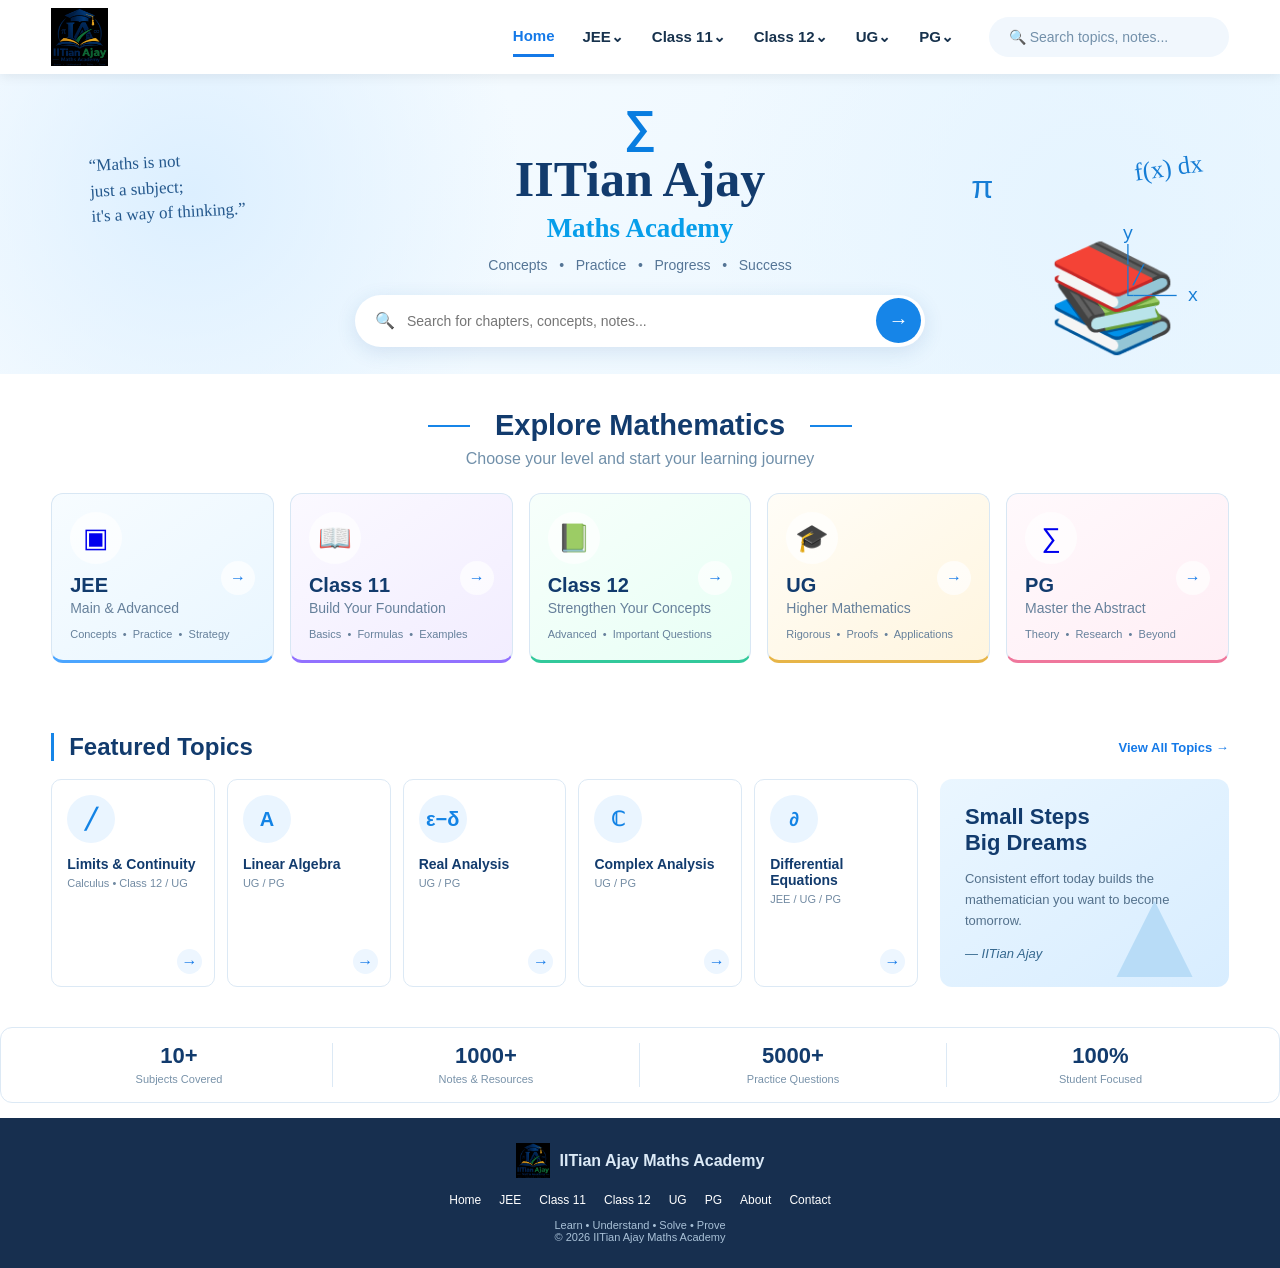
==== commit 4e27d180: "Update index.html" ====
--- a/index.html
+++ b/index.html
@@ -18,7 +18,7 @@
   <nav class="main-nav">
 
     <a href="index.html" class="brand">
-     <img src="logo-light.svg" alt="IITian Ajay Maths Academy">
+      <img src="logo.png" alt="IITian Ajay Maths Academy">
     </a>
 
     <div class="nav-links">
